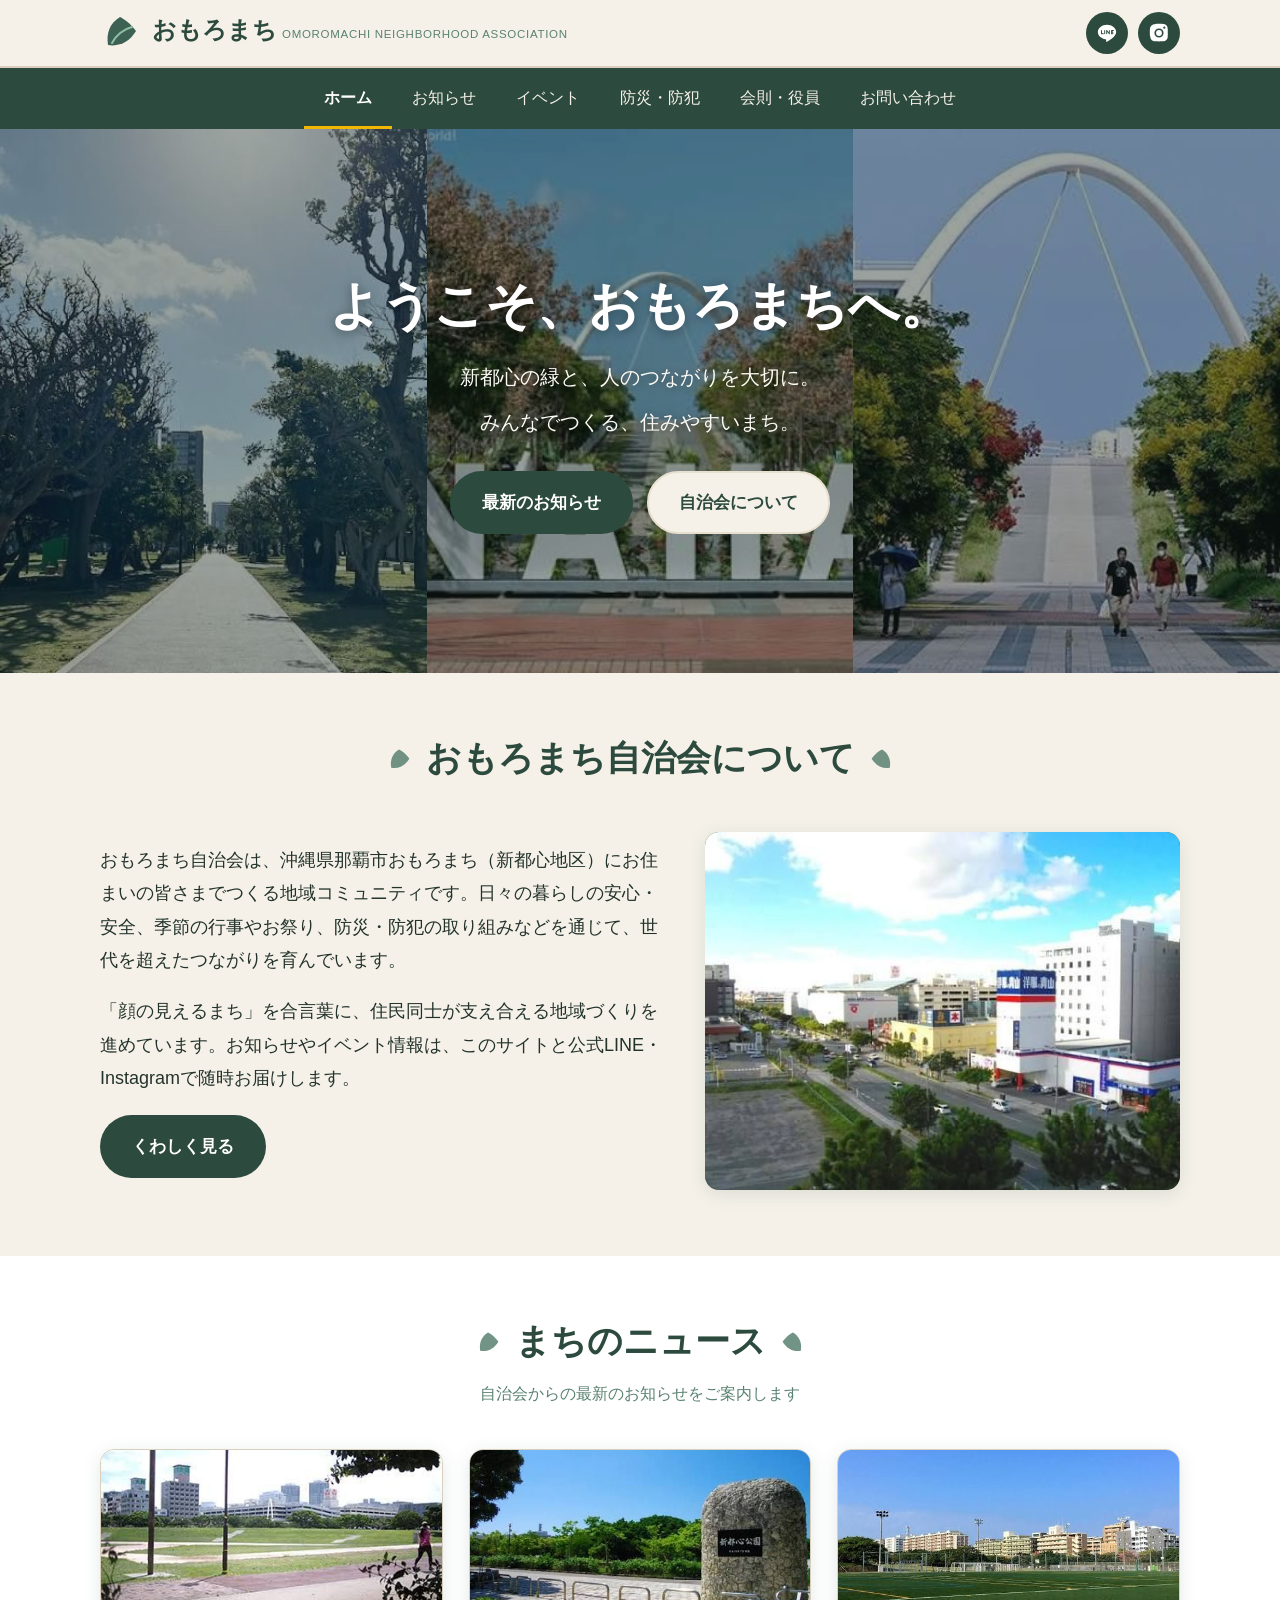
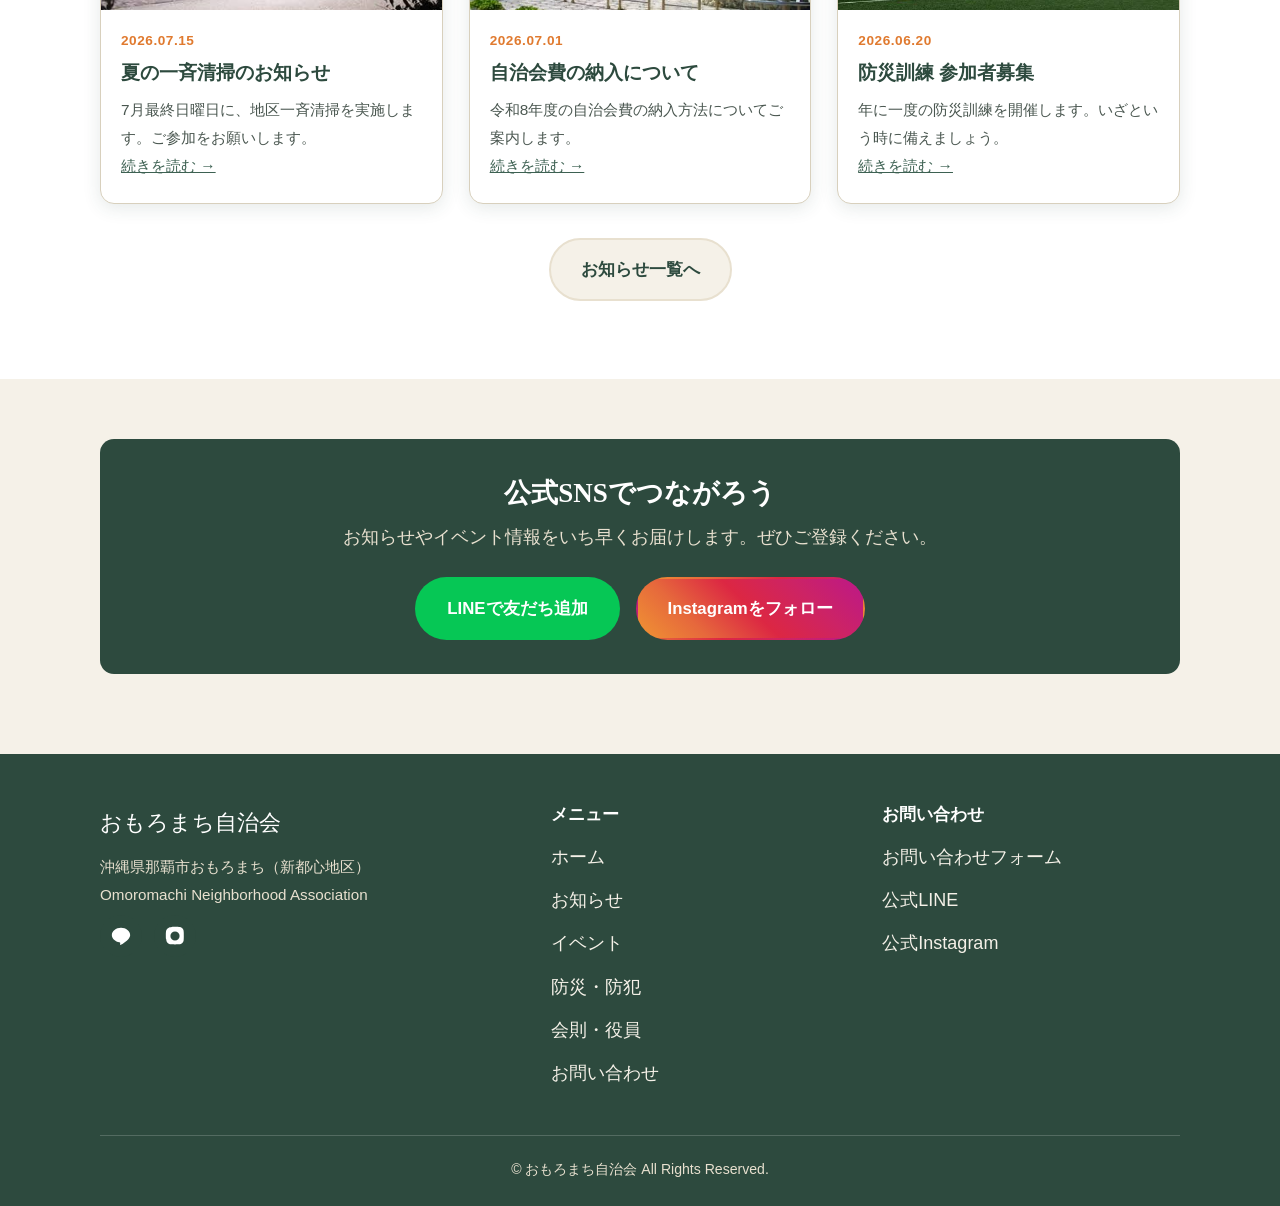
==== index.html @ 19787b6f "おもろまち自治会公式サイト 初回実装 トップ・会則役員・お問い合わせ・防災防犯・お知らせ・イベントの6ページ、 公式LINE/Instagram誘導、実写真反映済み。" ====
<!DOCTYPE html>
<html lang="ja">
<head>
<meta charset="UTF-8">
<meta name="viewport" content="width=device-width, initial-scale=1.0">
<title>おもろまち自治会｜沖縄県那覇市新都心</title>
<meta name="description" content="沖縄県那覇市おもろまち（新都心）の自治会公式サイト。まちのお知らせ・イベント・防災情報をお届けします。">
<link rel="stylesheet" href="css/style.css">
</head>
<body>

<!-- ===== 共通ヘッダー（全ページ共通・コピー&ペースト） ===== -->
<header class="site-header">
  <div class="header-inner">
    <a class="brand" href="index.html">
      <svg class="logo-leaf" width="40" height="40" viewBox="0 0 40 40" aria-hidden="true">
        <path d="M20 4C10 10 6 20 8 32c12 2 22-4 28-14C30 10 24 6 20 4z" fill="#3d6152"/>
        <path d="M12 30C16 22 24 16 32 14" stroke="#8fbfa5" stroke-width="2" fill="none" stroke-linecap="round"/>
      </svg>
      <span class="brand-text">
        <span class="brand-title">おもろまち</span>
        <span class="brand-sub">Omoromachi Neighborhood Association</span>
      </span>
    </a>
    <div class="header-sns">
      <!-- 公式LINE（実URL） -->
      <a class="sns-btn" href="https://page.line.me/620akybx?openQrModal=true" target="_blank" rel="noopener" aria-label="公式LINE">
        <svg viewBox="0 0 24 24" aria-hidden="true"><path d="M12 3C6.5 3 2 6.6 2 11c0 3.9 3.5 7.2 8.3 7.9.3.1.7.2.8.5.1.3.1.7 0 .9l-.1.8c0 .3-.2 1 .9.5s5.7-3.4 7.8-5.8C21 14.5 22 12.8 22 11c0-4.4-4.5-8-10-8zM8 13.4H6c-.3 0-.5-.2-.5-.5V9.2c0-.3.2-.5.5-.5s.5.2.5.5v3.2H8c.3 0 .5.2.5.5s-.2.5-.5.5zm2-.5c0 .3-.2.5-.5.5s-.5-.2-.5-.5V9.2c0-.3.2-.5.5-.5s.5.2.5.5v3.7zm5 0c0 .2-.1.4-.3.5h-.2c-.2 0-.3-.1-.4-.2l-1.9-2.5v2.2c0 .3-.2.5-.5.5s-.5-.2-.5-.5V9.2c0-.2.1-.4.3-.5.2-.1.5 0 .6.2l1.9 2.6V9.2c0-.3.2-.5.5-.5s.5.2.5.5v3.7zm3.5-2.3c.3 0 .5.2.5.5s-.2.5-.5.5h-1v.8h1c.3 0 .5.2.5.5s-.2.5-.5.5h-1.5c-.3 0-.5-.2-.5-.5V9.2c0-.3.2-.5.5-.5H19c.3 0 .5.2.5.5s-.2.5-.5.5h-1v.8h1z" fill="#fff"/></svg>
      </a>
      <a class="sns-btn" href="https://www.instagram.com/omoromachijichikai/" target="_blank" rel="noopener" aria-label="公式Instagram">
        <svg viewBox="0 0 24 24" aria-hidden="true"><path d="M12 2c2.7 0 3 0 4.1.1 1 0 1.7.2 2.3.4.6.3 1.1.6 1.6 1.1.5.5.8 1 1.1 1.6.2.6.4 1.3.4 2.3.1 1.1.1 1.4.1 4.1s0 3-.1 4.1c0 1-.2 1.7-.4 2.3-.3.6-.6 1.1-1.1 1.6-.5.5-1 .8-1.6 1.1-.6.2-1.3.4-2.3.4-1.1.1-1.4.1-4.1.1s-3 0-4.1-.1c-1 0-1.7-.2-2.3-.4-.6-.3-1.1-.6-1.6-1.1-.5-.5-.8-1-1.1-1.6-.2-.6-.4-1.3-.4-2.3C2 15 2 14.7 2 12s0-3 .1-4.1c0-1 .2-1.7.4-2.3.3-.6.6-1.1 1.1-1.6.5-.5 1-.8 1.6-1.1.6-.2 1.3-.4 2.3-.4C9 2 9.3 2 12 2zm0 5a5 5 0 100 10 5 5 0 000-10zm0 8.2a3.2 3.2 0 110-6.4 3.2 3.2 0 010 6.4zM17.8 5a1.2 1.2 0 100 2.4 1.2 1.2 0 000-2.4z" fill="#fff"/></svg>
      </a>
    </div>
    <button class="nav-toggle" aria-label="メニューを開く" aria-expanded="false" aria-controls="mainnav">
      <span></span><span></span><span></span>
    </button>
  </div>
</header>

<!-- ===== 共通ナビ ===== -->
<nav class="site-nav" id="mainnav">
  <ul class="nav-list">
    <li><a href="index.html" class="current">ホーム</a></li>
    <li><a href="news.html">お知らせ</a></li>
    <li><a href="event.html">イベント</a></li>
    <li><a href="bousai.html">防災・防犯</a></li>
    <li><a href="about.html">会則・役員</a></li>
    <li><a href="contact.html">お問い合わせ</a></li>
  </ul>
</nav>

<!-- ===== ヒーロー ===== -->
<section class="hero">
  <div class="hero-photos">
    <div class="ph ph-1"><img src="images/gallery-namiki.jpg" alt="新都心公園の並木道" loading="lazy"></div>
    <div class="ph ph-2"><img src="images/gallery-naha-arch1.jpg" alt="NAHAのモニュメントと白いアーチ" loading="lazy"></div>
    <div class="ph ph-3"><img src="images/gallery-bridge1.jpg" alt="新都心公園の白いアーチ橋" loading="lazy"></div>
  </div>
  <div class="hero-overlay">
    <h1 class="mincho">ようこそ、おもろまちへ。</h1>
    <p>新都心の緑と、人のつながりを大切に。</p>
    <p>みんなでつくる、住みやすいまち。</p>
    <div class="hero-btns">
      <a href="news.html" class="btn btn-primary">最新のお知らせ</a>
      <a href="about.html" class="btn btn-cream">自治会について</a>
    </div>
  </div>
</section>

<!-- ===== 自治会概要 ===== -->
<section class="section">
  <div class="container">
    <div class="section-head">
      <h2>
        <svg class="leaf-deco" width="26" height="26" viewBox="0 0 40 40" aria-hidden="true"><path d="M20 4C10 10 6 20 8 32c12 2 22-4 28-14C30 10 24 6 20 4z" fill="#5a8271"/></svg>
        おもろまち自治会について
        <svg class="leaf-deco" width="26" height="26" viewBox="0 0 40 40" aria-hidden="true" style="transform:scaleX(-1)"><path d="M20 4C10 10 6 20 8 32c12 2 22-4 28-14C30 10 24 6 20 4z" fill="#5a8271"/></svg>
      </h2>
    </div>
    <div class="about-cols">
      <div>
        <p>おもろまち自治会は、沖縄県那覇市おもろまち（新都心地区）にお住まいの皆さまでつくる地域コミュニティです。日々の暮らしの安心・安全、季節の行事やお祭り、防災・防犯の取り組みなどを通じて、世代を超えたつながりを育んでいます。</p>
        <p>「顔の見えるまち」を合言葉に、住民同士が支え合える地域づくりを進めています。お知らせやイベント情報は、このサイトと公式LINE・Instagramで随時お届けします。</p>
        <p style="margin-top:20px"><a href="about.html" class="btn btn-primary">くわしく見る</a></p>
      </div>
      <div class="about-visual">
        <img src="images/gallery-street.jpg" alt="おもろまち新都心の街並み（商業施設が並ぶ通り）" loading="lazy">
      </div>
    </div>
  </div>
</section>

<!-- ===== 最新のお知らせ（抜粋） ===== -->
<section class="section alt">
  <div class="container">
    <div class="section-head">
      <h2>
        <svg class="leaf-deco" width="26" height="26" viewBox="0 0 40 40" aria-hidden="true"><path d="M20 4C10 10 6 20 8 32c12 2 22-4 28-14C30 10 24 6 20 4z" fill="#5a8271"/></svg>
        まちのニュース
        <svg class="leaf-deco" width="26" height="26" viewBox="0 0 40 40" aria-hidden="true" style="transform:scaleX(-1)"><path d="M20 4C10 10 6 20 8 32c12 2 22-4 28-14C30 10 24 6 20 4z" fill="#5a8271"/></svg>
      </h2>
      <p>自治会からの最新のお知らせをご案内します</p>
    </div>
    <div class="card-grid">
      <article class="card">
        <div class="card-thumb"><img src="images/gallery-lawn.jpg" alt="新都心公園の芝生広場と時計のある建物" loading="lazy"></div>
        <div class="card-body">
          <span class="card-date">2026.07.15</span>
          <h3>夏の一斉清掃のお知らせ</h3>
          <p>7月最終日曜日に、地区一斉清掃を実施します。ご参加をお願いします。</p>
          <p class="card-more"><a href="news.html">続きを読む →</a></p>
        </div>
      </article>
      <article class="card">
        <div class="card-thumb"><img src="images/gallery-park-sign.jpg" alt="新都心公園の入口の石碑" loading="lazy"></div>
        <div class="card-body">
          <span class="card-date">2026.07.01</span>
          <h3>自治会費の納入について</h3>
          <p>令和8年度の自治会費の納入方法についてご案内します。</p>
          <p class="card-more"><a href="news.html">続きを読む →</a></p>
        </div>
      </article>
      <article class="card">
        <div class="card-thumb"><img src="images/gallery-soccer.jpg" alt="新都心公園のサッカー場・人工芝グラウンド" loading="lazy"></div>
        <div class="card-body">
          <span class="card-date">2026.06.20</span>
          <h3>防災訓練 参加者募集</h3>
          <p>年に一度の防災訓練を開催します。いざという時に備えましょう。</p>
          <p class="card-more"><a href="news.html">続きを読む →</a></p>
        </div>
      </article>
    </div>
    <p style="text-align:center;margin-top:34px"><a href="news.html" class="btn btn-cream">お知らせ一覧へ</a></p>
  </div>
</section>

<!-- ===== SNS誘導バナー ===== -->
<section class="section">
  <div class="container">
    <div class="sns-banner">
      <h2>公式SNSでつながろう</h2>
      <p>お知らせやイベント情報をいち早くお届けします。ぜひご登録ください。</p>
      <div class="sns-banner-btns">
        <!-- 公式LINE（実URL） -->
        <a class="btn sns-line" href="https://page.line.me/620akybx?openQrModal=true" target="_blank" rel="noopener">LINEで友だち追加</a>
        <a class="btn sns-insta" href="https://www.instagram.com/omoromachijichikai/" target="_blank" rel="noopener">Instagramをフォロー</a>
      </div>
    </div>
  </div>
</section>

<!-- ===== 共通フッター（全ページ共通・コピー&ペースト） ===== -->
<footer class="site-footer">
  <div class="container">
    <div class="footer-grid">
      <div class="footer-brand">
        <span class="brand-title">おもろまち自治会</span>
        <p>沖縄県那覇市おもろまち（新都心地区）<br>Omoromachi Neighborhood Association</p>
        <div class="footer-sns">
          <a class="sns-btn" href="https://page.line.me/620akybx?openQrModal=true" target="_blank" rel="noopener" aria-label="公式LINE">
            <svg viewBox="0 0 24 24" aria-hidden="true"><path d="M12 3C6.5 3 2 6.6 2 11c0 3.9 3.5 7.2 8.3 7.9.3.1.7.2.8.5.1.3.1.7 0 .9l-.1.8c0 .3-.2 1 .9.5s5.7-3.4 7.8-5.8C21 14.5 22 12.8 22 11c0-4.4-4.5-8-10-8z" fill="#fff"/></svg>
          </a>
          <a class="sns-btn" href="https://www.instagram.com/omoromachijichikai/" target="_blank" rel="noopener" aria-label="公式Instagram">
            <svg viewBox="0 0 24 24" aria-hidden="true"><path d="M12 2c2.7 0 3 0 4.1.1 1 0 1.7.2 2.3.4.6.3 1.1.6 1.6 1.1.5.5.8 1 1.1 1.6.2.6.4 1.3.4 2.3.1 1.1.1 1.4.1 4.1s0 3-.1 4.1c0 1-.2 1.7-.4 2.3-.3.6-.6 1.1-1.1 1.6-.5.5-1 .8-1.6 1.1-.6.2-1.3.4-2.3.4-1.1.1-1.4.1-4.1.1s-3 0-4.1-.1c-1 0-1.7-.2-2.3-.4-.6-.3-1.1-.6-1.6-1.1-.5-.5-.8-1-1.1-1.6-.2-.6-.4-1.3-.4-2.3C2 15 2 14.7 2 12s0-3 .1-4.1c0-1 .2-1.7.4-2.3.3-.6.6-1.1 1.1-1.6.5-.5 1-.8 1.6-1.1.6-.2 1.3-.4 2.3-.4C9 2 9.3 2 12 2zm0 5a5 5 0 100 10 5 5 0 000-10z" fill="#fff"/></svg>
          </a>
        </div>
      </div>
      <div class="footer-col">
        <h3>メニュー</h3>
        <ul>
          <li><a href="index.html">ホーム</a></li>
          <li><a href="news.html">お知らせ</a></li>
          <li><a href="event.html">イベント</a></li>
          <li><a href="bousai.html">防災・防犯</a></li>
          <li><a href="about.html">会則・役員</a></li>
          <li><a href="contact.html">お問い合わせ</a></li>
        </ul>
      </div>
      <div class="footer-col">
        <h3>お問い合わせ</h3>
        <ul>
          <li><a href="contact.html">お問い合わせフォーム</a></li>
          <li><a href="https://page.line.me/620akybx?openQrModal=true" target="_blank" rel="noopener">公式LINE</a></li>
          <li><a href="https://www.instagram.com/omoromachijichikai/" target="_blank" rel="noopener">公式Instagram</a></li>
        </ul>
      </div>
    </div>
    <div class="footer-bottom">
      &copy; おもろまち自治会 All Rights Reserved.
    </div>
  </div>
</footer>

<script src="js/main.js"></script>
</body>
</html>
---- css/style.css ----
/* =========================================================
   おもろまち自治会 公式サイト 共通スタイル
   配色: 深緑 #2d4a3e / アイボリー #f5f1e8 / アクセント黄・橙
   ========================================================= */

:root {
  --green-deep: #2d4a3e;
  --green-mid: #3d6152;
  --green-light: #5a8271;
  --cream: #f5f1e8;
  --cream-dark: #e8e0cf;
  --accent-yellow: #f2b705;
  --accent-orange: #e07a2f;
  --text-main: #23332c;
  --text-inverse: #ffffff;
  --border-soft: #d8d0bd;
  --shadow: 0 4px 18px rgba(45, 74, 62, 0.12);

  /* 高齢者にも読みやすいよう、やや大きめの基準文字サイズ */
  --fs-base: 18px;
  --maxw: 1120px;
  --radius: 14px;
}

* { box-sizing: border-box; }

html { scroll-behavior: smooth; }

body {
  margin: 0;
  font-family: "Hiragino Kaku Gothic ProN", "Yu Gothic", "Meiryo", "Segoe UI", sans-serif;
  font-size: var(--fs-base);
  line-height: 1.85;
  color: var(--text-main);
  background: var(--cream);
  -webkit-text-size-adjust: 100%;
}

/* 見出しは明朝系 */
h1, h2, h3, .mincho {
  font-family: "Hiragino Mincho ProN", "Yu Mincho", "YuMincho", "Noto Serif JP", serif;
  font-weight: 600;
  color: var(--green-deep);
  line-height: 1.5;
}

a { color: var(--green-mid); }

img { max-width: 100%; display: block; }

.container {
  width: 100%;
  max-width: var(--maxw);
  margin: 0 auto;
  padding: 0 20px;
}

.visually-hidden {
  position: absolute; width: 1px; height: 1px;
  padding: 0; margin: -1px; overflow: hidden;
  clip: rect(0 0 0 0); white-space: nowrap; border: 0;
}

/* ========== ヘッダー ========== */
.site-header {
  background: var(--cream);
  border-bottom: 2px solid var(--border-soft);
  position: sticky;
  top: 0;
  z-index: 50;
}
.header-inner {
  display: flex;
  align-items: center;
  justify-content: space-between;
  gap: 16px;
  padding: 12px 20px;
  max-width: var(--maxw);
  margin: 0 auto;
}
.brand {
  display: flex;
  align-items: center;
  gap: 12px;
  text-decoration: none;
}
.brand .logo-leaf { flex: none; }
.brand-text .brand-title {
  font-family: "Hiragino Mincho ProN", "Yu Mincho", serif;
  font-size: 1.5rem;
  font-weight: 700;
  color: var(--green-deep);
  line-height: 1.2;
}
.brand-text .brand-sub {
  font-size: 0.72rem;
  letter-spacing: 0.06em;
  color: var(--green-light);
  text-transform: uppercase;
}

.header-sns {
  display: flex;
  align-items: center;
  gap: 10px;
}
.sns-btn {
  width: 42px; height: 42px;
  border-radius: 50%;
  display: inline-flex;
  align-items: center;
  justify-content: center;
  background: var(--green-deep);
  color: #fff;
  text-decoration: none;
  transition: transform .15s ease, background .15s ease;
}
.sns-btn:hover { transform: translateY(-2px); background: var(--green-mid); }
.sns-btn svg { width: 22px; height: 22px; fill: #fff; }

/* ハンバーガー */
.nav-toggle {
  display: none;
  background: none;
  border: 2px solid var(--green-deep);
  border-radius: 8px;
  width: 46px; height: 42px;
  cursor: pointer;
  padding: 0;
}
.nav-toggle span {
  display: block;
  width: 22px; height: 2px;
  margin: 4px auto;
  background: var(--green-deep);
  transition: .25s;
}

/* ========== ナビ ========== */
.site-nav {
  background: var(--green-deep);
}
.nav-list {
  list-style: none;
  margin: 0; padding: 0;
  display: flex;
  flex-wrap: wrap;
  justify-content: center;
  max-width: var(--maxw);
  margin: 0 auto;
}
.nav-list a {
  display: block;
  padding: 14px 20px;
  color: var(--cream);
  text-decoration: none;
  font-size: 1.02rem;
  border-bottom: 3px solid transparent;
  transition: background .15s, border-color .15s;
}
.nav-list a:hover { background: var(--green-mid); }
.nav-list a.current {
  border-bottom-color: var(--accent-yellow);
  color: #fff;
  font-weight: 700;
}

/* ========== ヒーロー ========== */
.hero {
  position: relative;
  padding: 0;
}
.hero-photos {
  display: grid;
  grid-template-columns: 1fr 1fr 1fr;
  min-height: 340px;
}
.hero-photos .ph { min-height: 340px; overflow: hidden; background: linear-gradient(135deg, #6a8f7c, #3d6152); }
.hero-photos .ph img {
  width: 100%;
  height: 100%;
  object-fit: cover;
  display: block;
}

.hero-overlay {
  position: absolute;
  inset: 0;
  display: flex;
  flex-direction: column;
  align-items: center;
  justify-content: center;
  text-align: center;
  padding: 24px;
  background: rgba(20, 35, 28, 0.42);
}
.hero-overlay h1 {
  color: #fff;
  font-size: clamp(1.9rem, 5vw, 3.2rem);
  margin: 0 0 14px;
  text-shadow: 0 2px 12px rgba(0,0,0,.4);
}
.hero-overlay p {
  color: #fdfbf5;
  font-size: clamp(1rem, 2.4vw, 1.25rem);
  margin: 0 0 8px;
  text-shadow: 0 1px 8px rgba(0,0,0,.4);
}
.hero-btns {
  margin-top: 22px;
  display: flex;
  gap: 14px;
  flex-wrap: wrap;
  justify-content: center;
}

/* ========== ボタン ========== */
.btn {
  display: inline-block;
  padding: 14px 30px;
  border-radius: 999px;
  font-size: 1.05rem;
  font-weight: 700;
  text-decoration: none;
  cursor: pointer;
  border: 2px solid transparent;
  transition: transform .15s ease, box-shadow .15s ease;
}
.btn:hover { transform: translateY(-2px); box-shadow: var(--shadow); }
.btn-primary { background: var(--green-deep); color: #fff; }
.btn-cream { background: var(--cream); color: var(--green-deep); border-color: var(--cream-dark); }
.btn-accent { background: var(--accent-orange); color: #fff; }

/* ========== セクション ========== */
.section { padding: 60px 0; }
.section.alt { background: #fff; }

.section-head {
  text-align: center;
  margin-bottom: 40px;
}
.section-head h2 {
  font-size: clamp(1.6rem, 3.5vw, 2.2rem);
  margin: 0;
  display: inline-flex;
  align-items: center;
  gap: 14px;
}
.section-head .leaf-deco { flex: none; opacity: .85; }
.section-head p {
  margin: 10px 0 0;
  color: var(--green-light);
  font-size: 1rem;
}

/* ========== カードグリッド ========== */
.card-grid {
  display: grid;
  grid-template-columns: repeat(3, 1fr);
  gap: 26px;
}
.card {
  background: #fff;
  border: 1px solid var(--border-soft);
  border-radius: var(--radius);
  overflow: hidden;
  box-shadow: var(--shadow);
  display: flex;
  flex-direction: column;
  transition: transform .15s ease;
}
.card:hover { transform: translateY(-4px); }
.card-thumb {
  height: 160px;
  background: linear-gradient(135deg, var(--green-light), var(--green-deep));
  display: flex; align-items: center; justify-content: center;
  overflow: hidden;
}
.card-thumb.thumb-event { background: linear-gradient(135deg, var(--accent-yellow), var(--accent-orange)); }
.card-thumb svg { width: 54px; height: 54px; opacity: .9; }
.card-thumb img {
  width: 100%;
  height: 100%;
  object-fit: cover;
  display: block;
}
.card-body { padding: 18px 20px 22px; flex: 1; display: flex; flex-direction: column; }
.card-date {
  font-size: 0.85rem;
  color: var(--accent-orange);
  font-weight: 700;
  letter-spacing: .04em;
}
.card-body h3 { margin: 6px 0 8px; font-size: 1.2rem; }
.card-body p { margin: 0; font-size: 0.96rem; color: #4a5750; }
.card-more { margin-top: auto; }

/* ========== SNS 誘導バナー ========== */
.sns-banner {
  background: var(--green-deep);
  color: #fff;
  border-radius: var(--radius);
  padding: 34px 28px;
  text-align: center;
}
.sns-banner h2 { color: #fff; margin: 0 0 8px; }
.sns-banner p { margin: 0 0 22px; color: var(--cream-dark); }
.sns-banner-btns { display: flex; gap: 16px; justify-content: center; flex-wrap: wrap; }
.sns-line { background: #06c755; color: #fff; }
.sns-insta { background: linear-gradient(45deg,#f09433,#e6683c,#dc2743,#cc2366,#bc1888); color:#fff; }

/* ========== 汎用リスト（お知らせ/防災） ========== */
.info-list { list-style: none; margin: 0; padding: 0; }
.info-list li {
  background: #fff;
  border: 1px solid var(--border-soft);
  border-left: 6px solid var(--green-light);
  border-radius: 10px;
  padding: 18px 22px;
  margin-bottom: 16px;
}
.info-list .info-date { color: var(--accent-orange); font-weight: 700; font-size: .9rem; }
.info-list h3 { margin: 4px 0 6px; font-size: 1.15rem; }
.info-list p { margin: 0; color: #4a5750; }

/* データテーブル / 定義リスト */
.def-table {
  width: 100%;
  border-collapse: collapse;
  background: #fff;
  border-radius: var(--radius);
  overflow: hidden;
  box-shadow: var(--shadow);
}
.def-table th, .def-table td {
  text-align: left;
  padding: 16px 20px;
  border-bottom: 1px solid var(--border-soft);
  vertical-align: top;
}
.def-table th {
  background: var(--cream-dark);
  color: var(--green-deep);
  width: 32%;
  font-family: "Hiragino Mincho ProN","Yu Mincho",serif;
}
.def-table tr:last-child th, .def-table tr:last-child td { border-bottom: none; }

/* ========== 会則（条文アコーディオン） ========== */
.bylaws-block { max-width: 820px; margin: 0 auto 40px; }
.bylaws-block:last-child { margin-bottom: 0; }
.bylaws-title {
  font-family: "Hiragino Mincho ProN","Yu Mincho",serif;
  color: var(--green-deep);
  font-size: 1.3rem;
  margin: 0 0 18px;
  text-align: center;
}
.bylaws-article {
  background: #fff;
  border: 1px solid var(--border-soft);
  border-radius: 10px;
  margin-bottom: 10px;
  box-shadow: var(--shadow);
  overflow: hidden;
}
.bylaws-article summary {
  cursor: pointer;
  list-style: none;
  padding: 14px 20px;
  font-weight: 700;
  color: var(--green-deep);
  background: var(--cream-dark);
  display: flex;
  align-items: center;
  gap: 8px;
}
.bylaws-article summary::-webkit-details-marker { display: none; }
.bylaws-article summary::before {
  content: "+";
  font-weight: 700;
  color: var(--accent-orange);
  flex: none;
}
.bylaws-article[open] summary::before { content: "－"; }
.bylaws-article-body {
  padding: 16px 20px 20px;
  color: var(--text-main);
  line-height: 1.9;
  white-space: pre-line;
}
.bylaws-supplement {
  background: #fff;
  border: 1px solid var(--border-soft);
  border-radius: 10px;
  box-shadow: var(--shadow);
  padding: 20px 22px;
  line-height: 1.9;
  white-space: pre-line;
  color: var(--text-main);
}
.bylaws-supplement h4 {
  margin: 0 0 10px;
  color: var(--green-deep);
  font-family: "Hiragino Mincho ProN","Yu Mincho",serif;
}
.bylaws-revisions {
  margin-top: 14px;
  padding-top: 14px;
  border-top: 1px dashed var(--border-soft);
  font-size: .92rem;
  color: #5a685f;
}

/* プレースホルダー注記 */
.placeholder-note {
  background: #fff6e0;
  border: 1px dashed var(--accent-orange);
  border-radius: 10px;
  padding: 16px 20px;
  color: #7a5a20;
  margin: 20px 0;
}

/* ========== フォーム ========== */
.form-card {
  background: #fff;
  border: 1px solid var(--border-soft);
  border-radius: var(--radius);
  box-shadow: var(--shadow);
  padding: 30px;
  max-width: 680px;
  margin: 0 auto;
}
.form-field { margin-bottom: 22px; }
.form-field label {
  display: block;
  font-weight: 700;
  margin-bottom: 8px;
  color: var(--green-deep);
}
.form-field .req { color: var(--accent-orange); font-size: .85rem; margin-left: 6px; }
.form-field input,
.form-field textarea {
  width: 100%;
  padding: 14px 16px;
  font-size: 1.02rem;
  font-family: inherit;
  border: 2px solid var(--border-soft);
  border-radius: 10px;
  background: #fdfcf8;
  color: var(--text-main);
}
.form-field input:focus,
.form-field textarea:focus {
  outline: none;
  border-color: var(--green-light);
  box-shadow: 0 0 0 3px rgba(90,130,113,.25);
}
.form-field textarea { min-height: 150px; resize: vertical; }

/* ページ見出しバンド */
.page-hero {
  background: var(--green-deep);
  color: #fff;
  text-align: center;
  padding: 46px 20px;
}
.page-hero h1 { color: #fff; margin: 0 0 8px; font-size: clamp(1.7rem, 4vw, 2.6rem); }
.page-hero p { margin: 0; color: var(--cream-dark); }

/* パンくず的リード */
.lead { font-size: 1.08rem; color: #3a4740; max-width: 760px; margin: 0 auto 30px; text-align: center; }

/* 概要2カラム */
.about-cols {
  display: grid;
  grid-template-columns: 1.2fr 1fr;
  gap: 34px;
  align-items: center;
}
.about-visual {
  min-height: 260px;
  border-radius: var(--radius);
  background: linear-gradient(135deg, #6a8f7c, #2d4a3e);
  box-shadow: var(--shadow);
  overflow: hidden;
}
.about-visual img {
  width: 100%;
  height: 100%;
  min-height: 260px;
  object-fit: cover;
  display: block;
  border-radius: var(--radius);
}

/* ========== フッター ========== */
.site-footer {
  background: var(--green-deep);
  color: var(--cream);
  padding: 48px 0 24px;
  margin-top: 20px;
}
.footer-grid {
  display: grid;
  grid-template-columns: 1.4fr 1fr 1fr;
  gap: 34px;
}
.footer-brand .brand-title { color: #fff; font-family: "Hiragino Mincho ProN","Yu Mincho",serif; font-size: 1.4rem; }
.footer-brand p { color: var(--cream-dark); font-size: .95rem; margin: 10px 0 0; }
.footer-col h3 { color: #fff; font-size: 1.05rem; margin: 0 0 14px; }
.footer-col ul { list-style: none; margin: 0; padding: 0; }
.footer-col ul li { margin-bottom: 10px; }
.footer-col ul a { color: var(--cream); text-decoration: none; }
.footer-col ul a:hover { color: var(--accent-yellow); text-decoration: underline; }
.footer-sns { display: flex; gap: 12px; margin-top: 6px; }
.footer-bottom {
  text-align: center;
  border-top: 1px solid rgba(255,255,255,.18);
  margin-top: 34px;
  padding-top: 20px;
  color: var(--cream-dark);
  font-size: .88rem;
}

/* ========== レスポンシブ ========== */
@media (max-width: 860px) {
  .card-grid { grid-template-columns: repeat(2, 1fr); }
  .footer-grid { grid-template-columns: 1fr 1fr; }
  .about-cols { grid-template-columns: 1fr; }
  .hero-photos { grid-template-columns: 1fr; min-height: 300px; }
  .hero-photos .ph-2, .hero-photos .ph-3 { display: none; }

  .nav-toggle { display: block; }
  .site-nav .nav-list {
    display: none;
    flex-direction: column;
  }
  .site-nav.open .nav-list { display: flex; }
  .nav-list a { text-align: center; border-bottom: 1px solid rgba(255,255,255,.12); }
  .nav-list a.current { border-bottom-color: var(--accent-yellow); }
}

@media (max-width: 560px) {
  :root { --fs-base: 17px; }
  .card-grid { grid-template-columns: 1fr; }
  .footer-grid { grid-template-columns: 1fr; }
  .brand-text .brand-title { font-size: 1.2rem; }
  .brand-text .brand-sub { font-size: 0.62rem; }
  .section { padding: 44px 0; }
  .header-inner { padding: 10px 16px; }
}
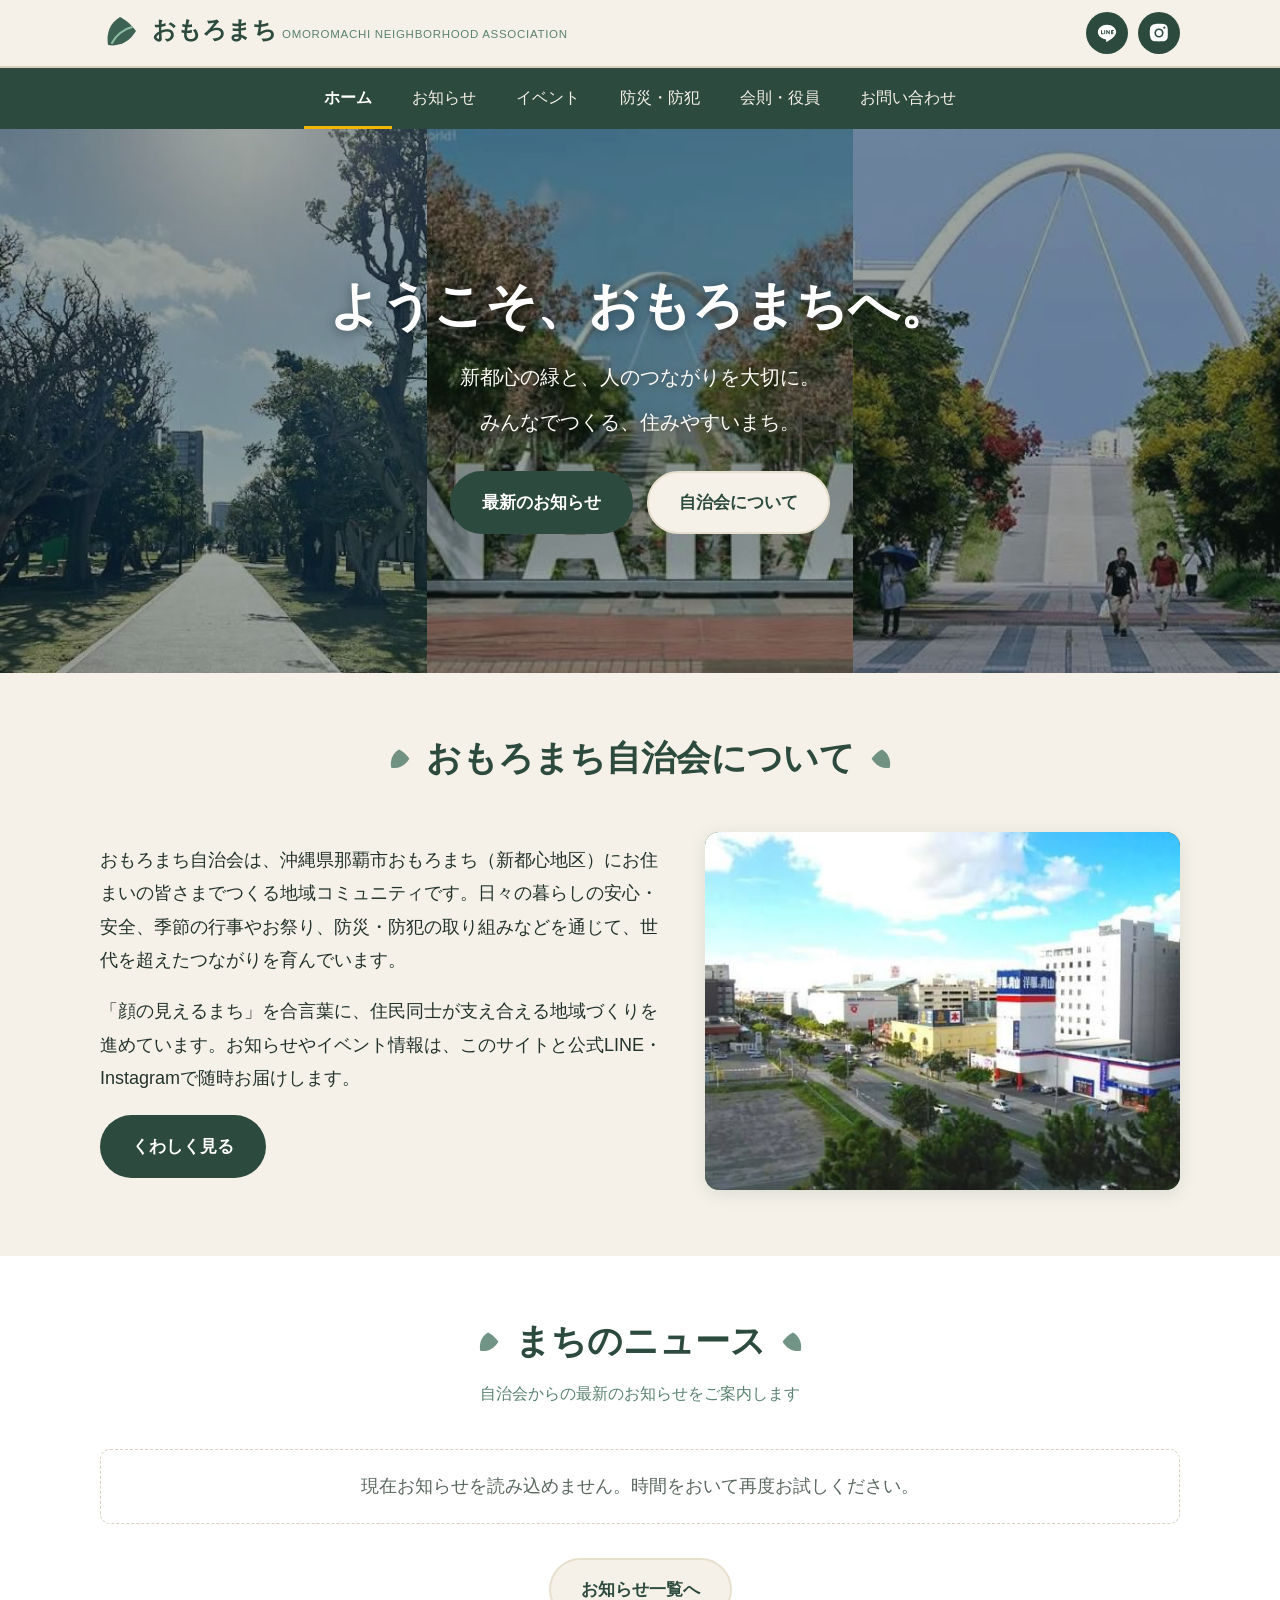
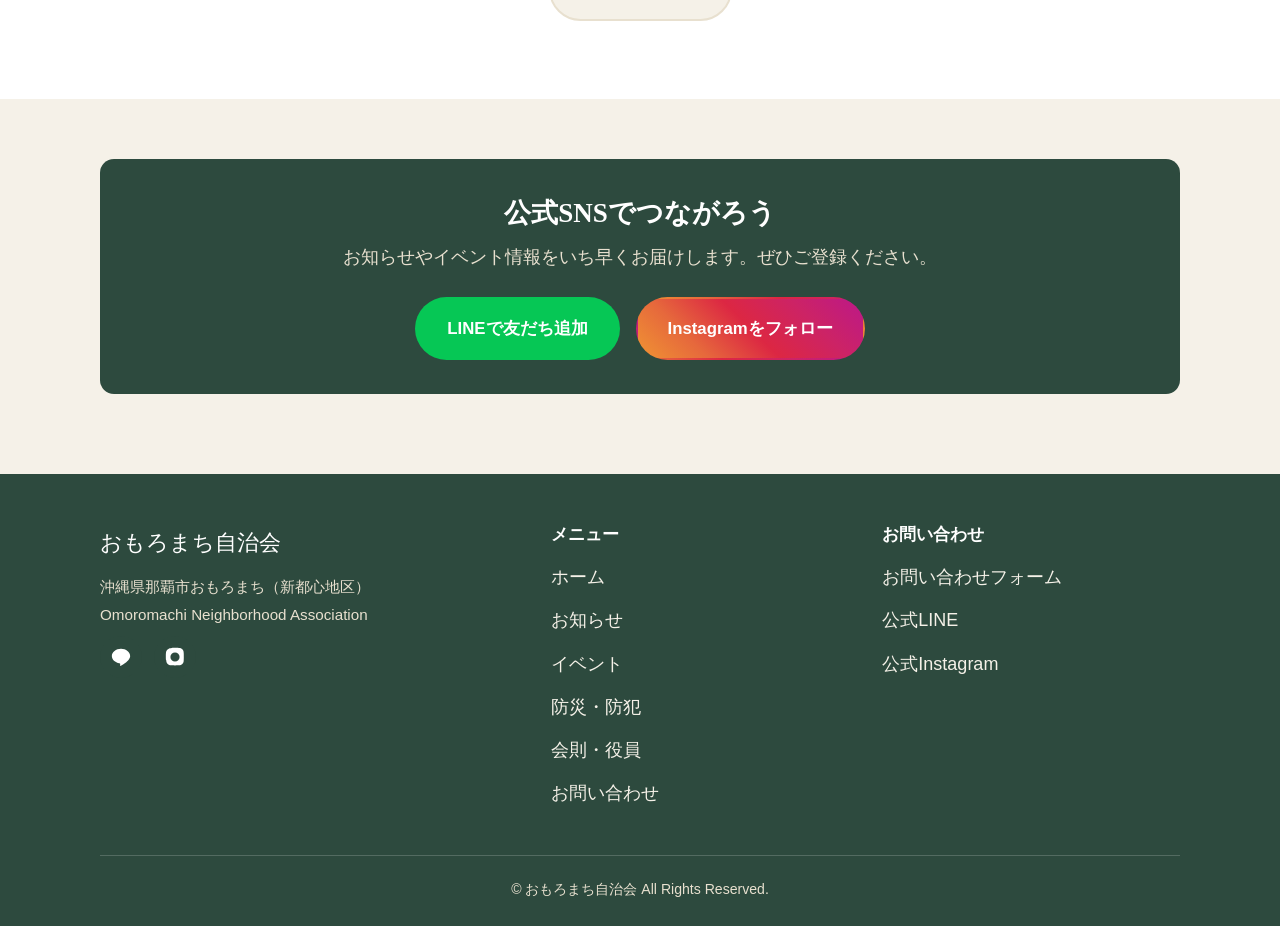
==== commit d4d1eab7: "お知らせ・イベント情報をmicroCMS連携に変更 静的な直書きダミーデータから、microCMSの管理画面フォームで 更新できる動的取得方式に切り替え。" ====
--- a/index.html
+++ b/index.html
@@ -101,35 +101,7 @@
       </h2>
       <p>自治会からの最新のお知らせをご案内します</p>
     </div>
-    <div class="card-grid">
-      <article class="card">
-        <div class="card-thumb"><img src="images/gallery-lawn.jpg" alt="新都心公園の芝生広場と時計のある建物" loading="lazy"></div>
-        <div class="card-body">
-          <span class="card-date">2026.07.15</span>
-          <h3>夏の一斉清掃のお知らせ</h3>
-          <p>7月最終日曜日に、地区一斉清掃を実施します。ご参加をお願いします。</p>
-          <p class="card-more"><a href="news.html">続きを読む →</a></p>
-        </div>
-      </article>
-      <article class="card">
-        <div class="card-thumb"><img src="images/gallery-park-sign.jpg" alt="新都心公園の入口の石碑" loading="lazy"></div>
-        <div class="card-body">
-          <span class="card-date">2026.07.01</span>
-          <h3>自治会費の納入について</h3>
-          <p>令和8年度の自治会費の納入方法についてご案内します。</p>
-          <p class="card-more"><a href="news.html">続きを読む →</a></p>
-        </div>
-      </article>
-      <article class="card">
-        <div class="card-thumb"><img src="images/gallery-soccer.jpg" alt="新都心公園のサッカー場・人工芝グラウンド" loading="lazy"></div>
-        <div class="card-body">
-          <span class="card-date">2026.06.20</span>
-          <h3>防災訓練 参加者募集</h3>
-          <p>年に一度の防災訓練を開催します。いざという時に備えましょう。</p>
-          <p class="card-more"><a href="news.html">続きを読む →</a></p>
-        </div>
-      </article>
-    </div>
+    <div class="card-grid" id="top-oshirase-list">読み込み中...</div>
     <p style="text-align:center;margin-top:34px"><a href="news.html" class="btn btn-cream">お知らせ一覧へ</a></p>
   </div>
 </section>
--- a/css/style.css
+++ b/css/style.css
@@ -322,6 +322,21 @@
 .info-list .info-date { color: var(--accent-orange); font-weight: 700; font-size: .9rem; }
 .info-list h3 { margin: 4px 0 6px; font-size: 1.15rem; }
 .info-list p { margin: 0; color: #4a5750; }
+.info-list .info-body { color: #4a5750; }
+.info-list .info-body p { margin: 0 0 8px; }
+.info-list .info-body p:last-child { margin-bottom: 0; }
+
+/* microCMS 読み込み中・データなし・エラー表示（お知らせ/イベント） */
+.card-grid.is-message,
+.info-list.is-message {
+  display: block;
+  color: #5a685f;
+  background: #fff;
+  border: 1px dashed var(--border-soft);
+  border-radius: 10px;
+  padding: 20px 22px;
+  text-align: center;
+}
 
 /* データテーブル / 定義リスト */
 .def-table {
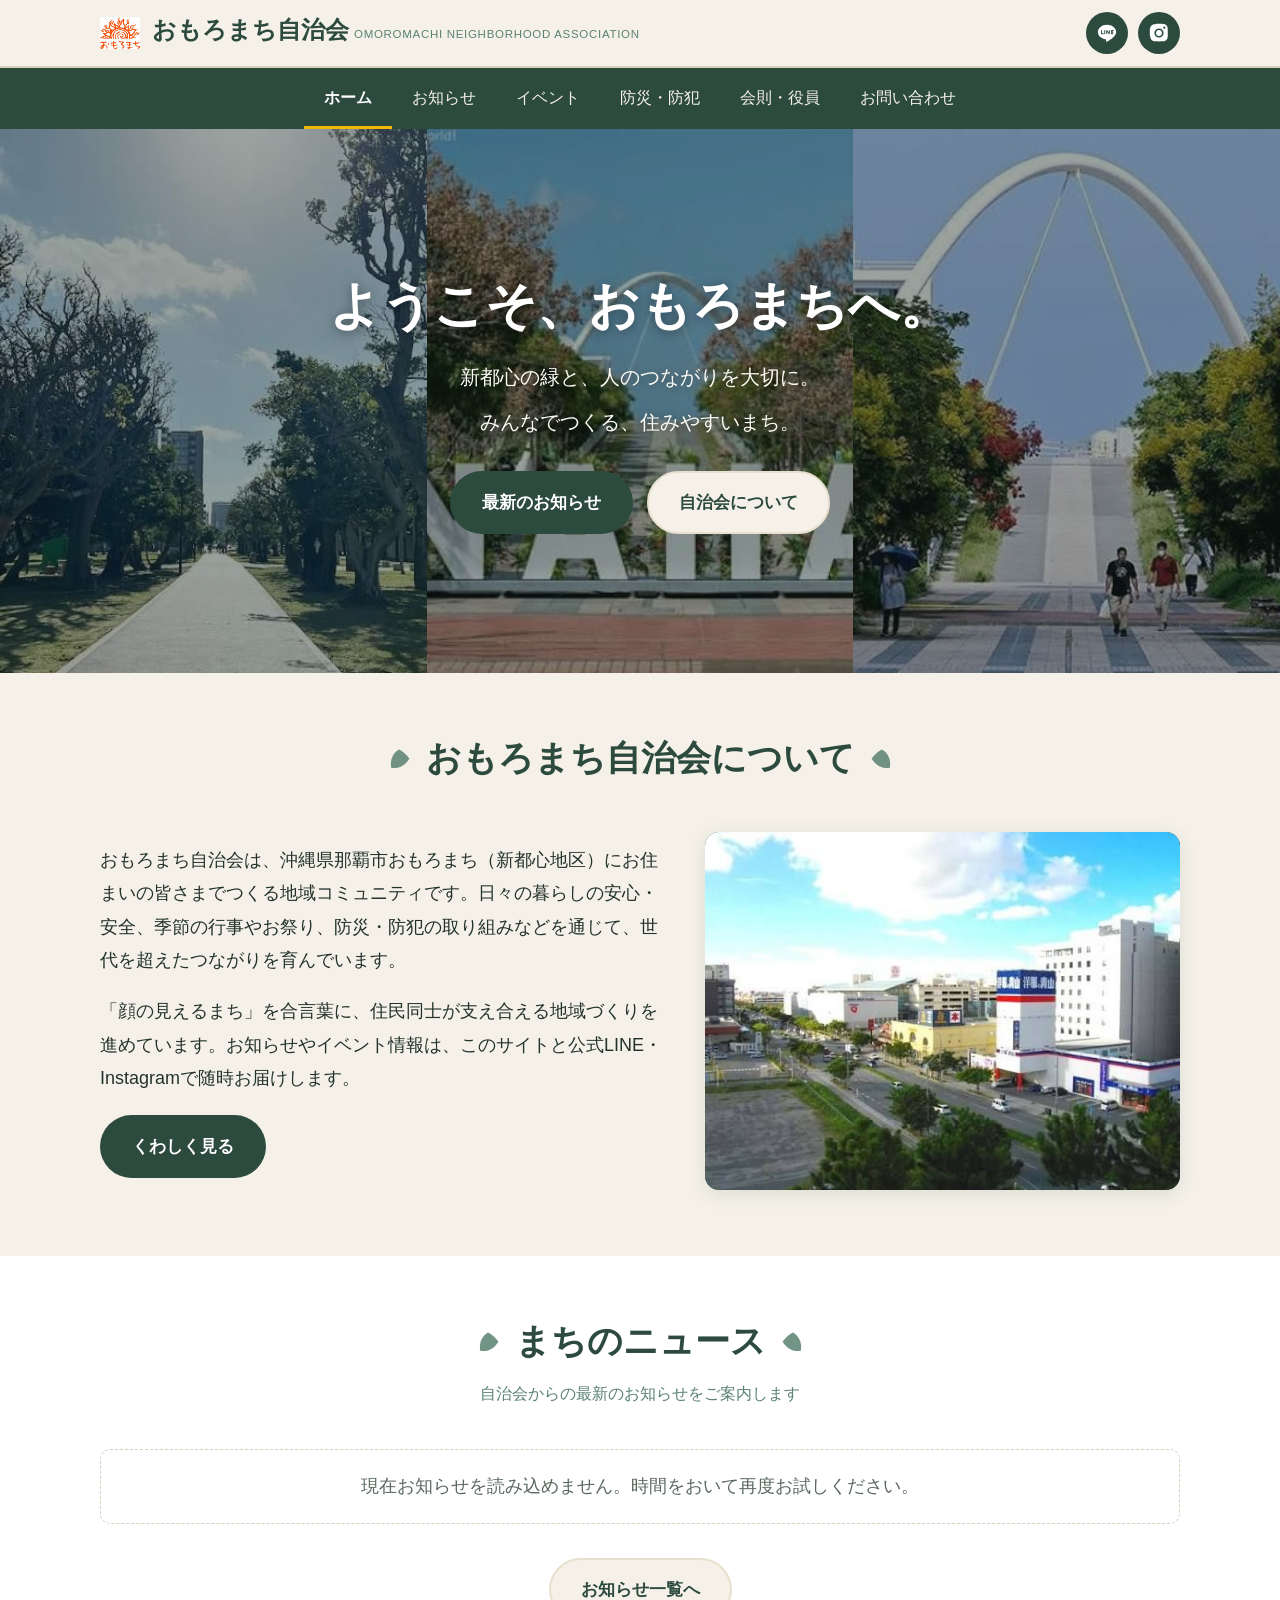
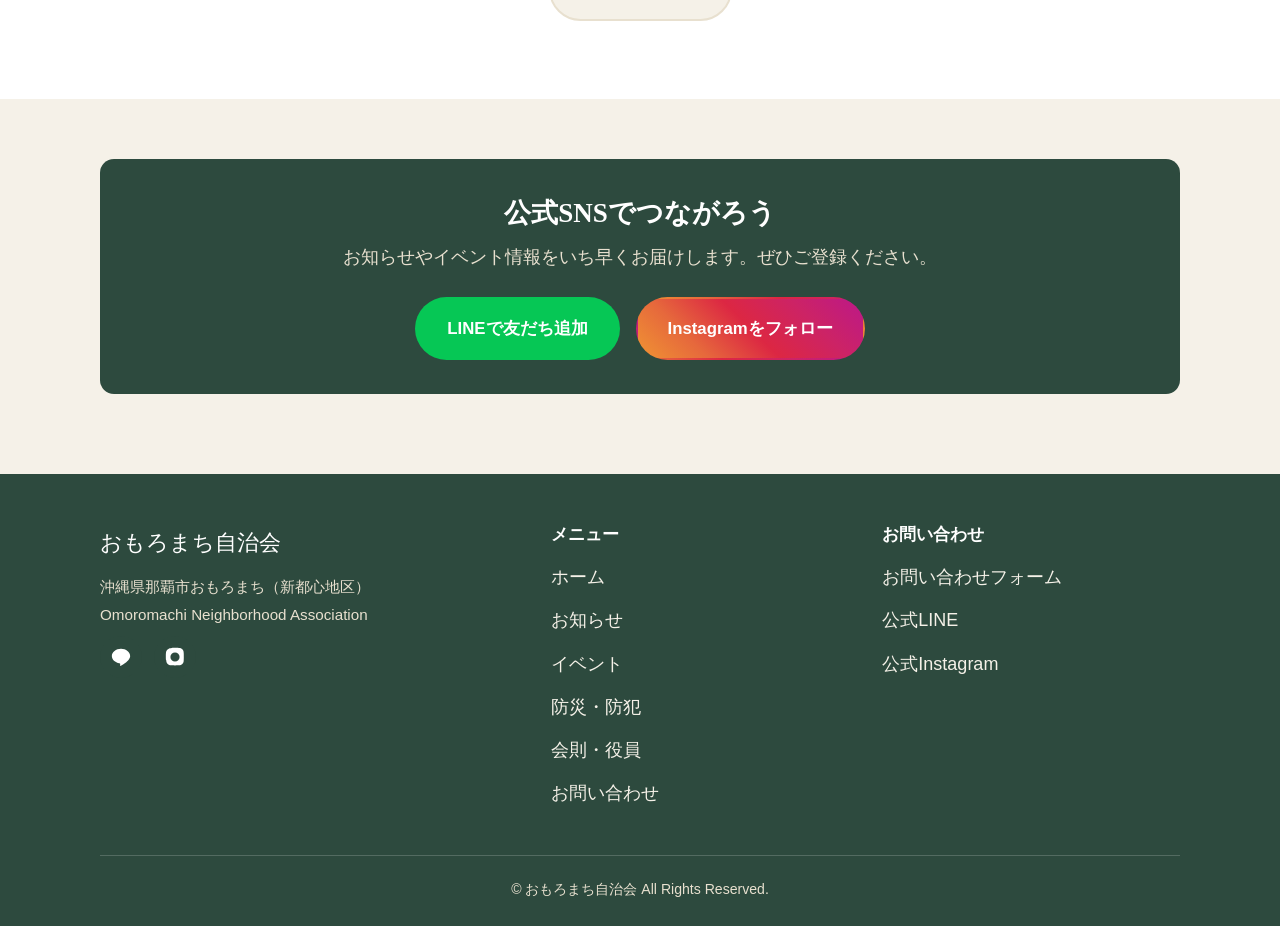
==== commit f1ea1d69: "ヘッダーロゴを正式ロゴ画像に差し替え、ブランド名を「おもろまち自治会」に統一 favicon もロゴ画像に設定。" ====
--- a/index.html
+++ b/index.html
@@ -4,6 +4,7 @@
 <meta charset="UTF-8">
 <meta name="viewport" content="width=device-width, initial-scale=1.0">
 <title>おもろまち自治会｜沖縄県那覇市新都心</title>
+  <link rel="icon" type="image/jpeg" href="images/logo.jpg">
 <meta name="description" content="沖縄県那覇市おもろまち（新都心）の自治会公式サイト。まちのお知らせ・イベント・防災情報をお届けします。">
 <link rel="stylesheet" href="css/style.css">
 </head>
@@ -13,12 +14,9 @@
 <header class="site-header">
   <div class="header-inner">
     <a class="brand" href="index.html">
-      <svg class="logo-leaf" width="40" height="40" viewBox="0 0 40 40" aria-hidden="true">
-        <path d="M20 4C10 10 6 20 8 32c12 2 22-4 28-14C30 10 24 6 20 4z" fill="#3d6152"/>
-        <path d="M12 30C16 22 24 16 32 14" stroke="#8fbfa5" stroke-width="2" fill="none" stroke-linecap="round"/>
-      </svg>
+      <img src="images/logo.jpg" alt="おもろまち自治会 ロゴ" class="logo-img" width="40" height="40">
       <span class="brand-text">
-        <span class="brand-title">おもろまち</span>
+        <span class="brand-title">おもろまち自治会</span>
         <span class="brand-sub">Omoromachi Neighborhood Association</span>
       </span>
     </a>
--- a/css/style.css
+++ b/css/style.css
@@ -85,6 +85,7 @@
   text-decoration: none;
 }
 .brand .logo-leaf { flex: none; }
+.brand .logo-img { flex: none; width: 40px; height: 40px; object-fit: contain; }
 .brand-text .brand-title {
   font-family: "Hiragino Mincho ProN", "Yu Mincho", serif;
   font-size: 1.5rem;
@@ -325,6 +326,9 @@
 .info-list .info-body { color: #4a5750; }
 .info-list .info-body p { margin: 0 0 8px; }
 .info-list .info-body p:last-child { margin-bottom: 0; }
+.info-list .info-body a { color: var(--green-deep, #2d4a3e); text-decoration: underline; word-break: break-all; }
+.info-thumb { margin: 0 0 12px; border-radius: 8px; overflow: hidden; max-width: 320px; }
+.info-thumb img { width: 100%; height: auto; display: block; }
 
 /* microCMS 読み込み中・データなし・エラー表示（お知らせ/イベント） */
 .card-grid.is-message,
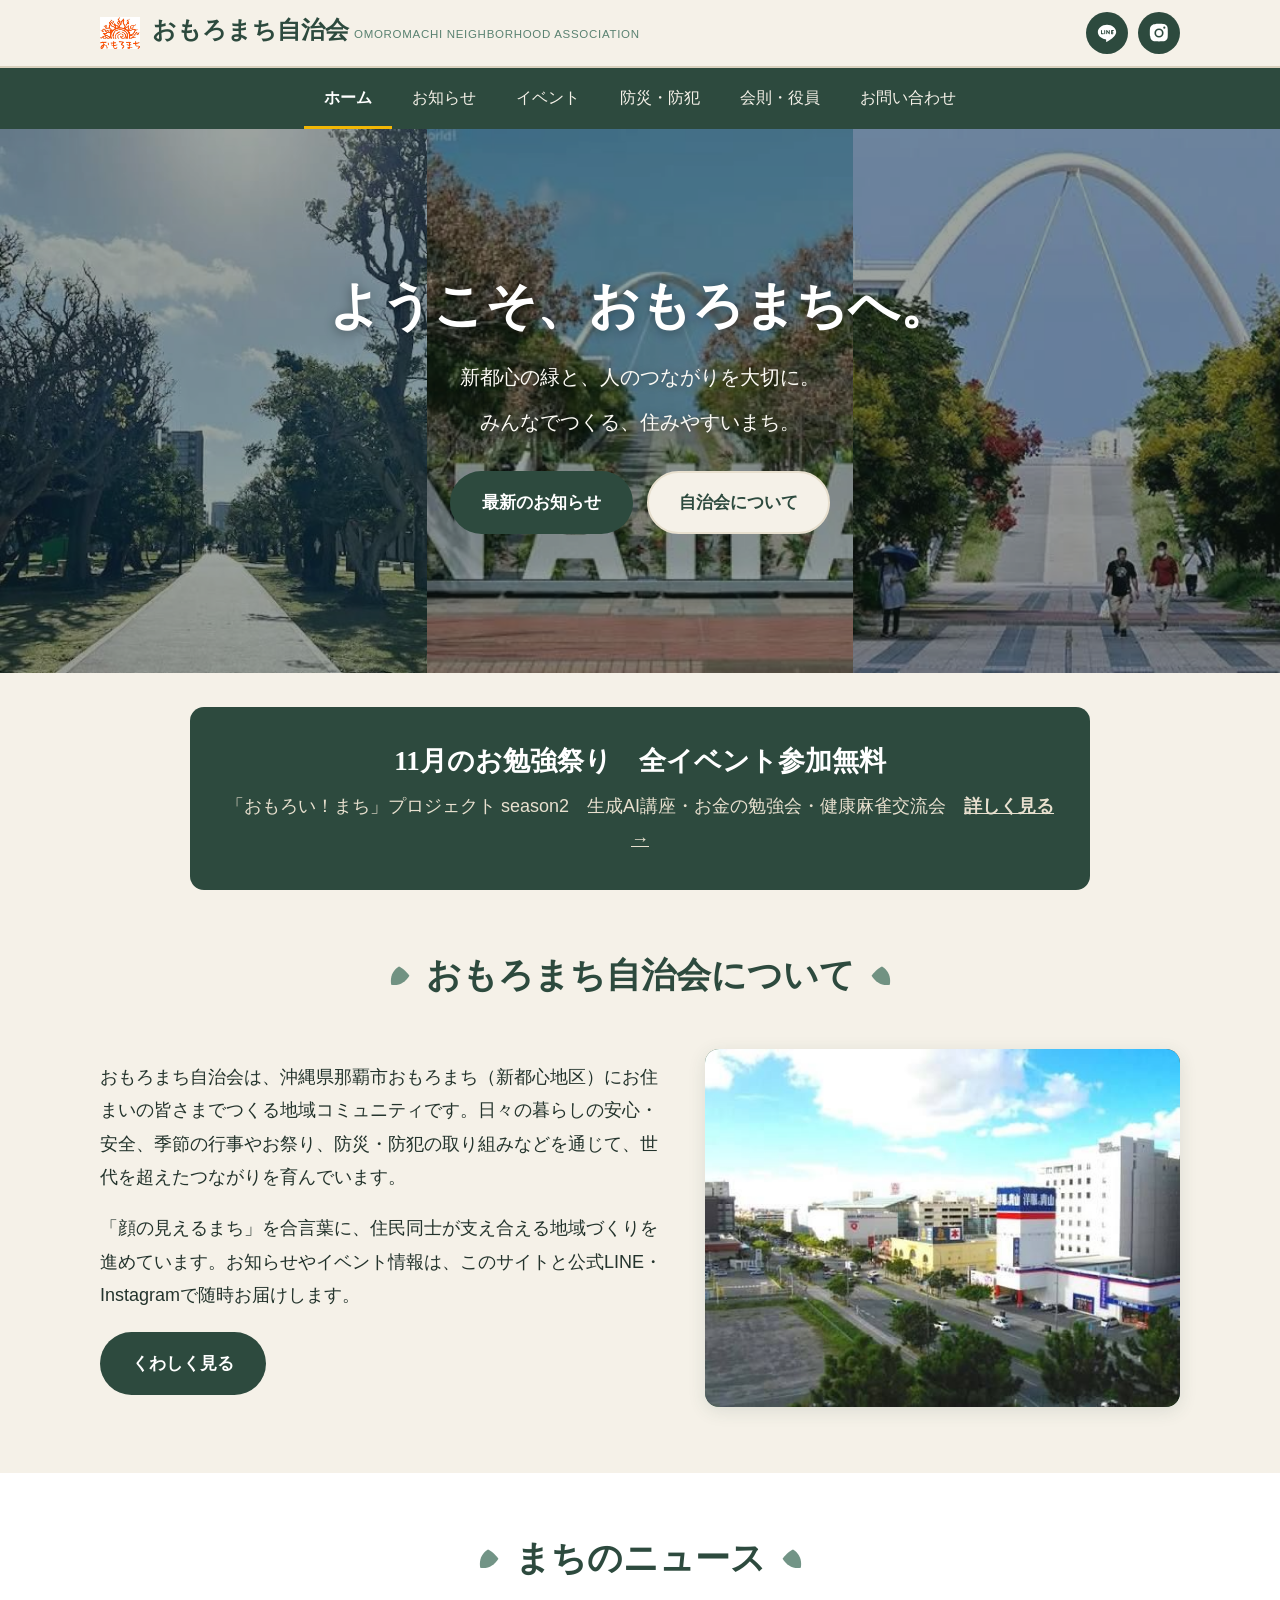
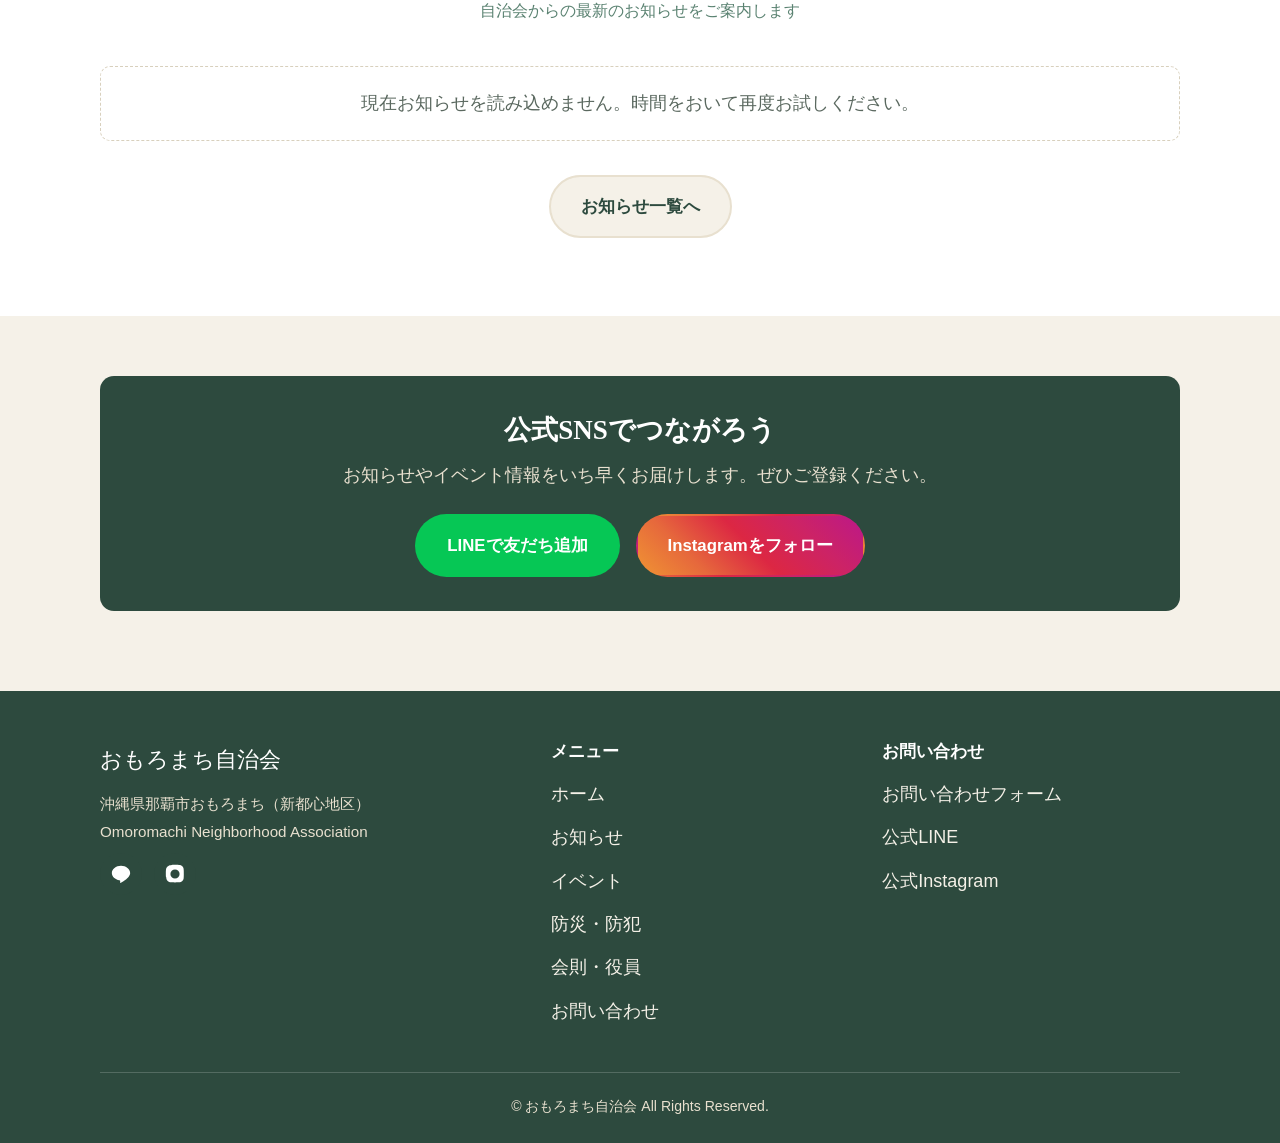
==== commit 9a5f228c: "「おもろい！まち」プロジェクト season2 11月イベント告知ページを追加 チラシ画像、5講座のスケジュール、申込・問い合わせ先。 トップとイベントページにバナーを設置。  Co-Authored" ====
--- a/index.html
+++ b/index.html
@@ -6,6 +6,13 @@
 <title>おもろまち自治会｜沖縄県那覇市新都心</title>
   <link rel="icon" type="image/jpeg" href="images/logo.jpg">
 <meta name="description" content="沖縄県那覇市おもろまち（新都心）の自治会公式サイト。まちのお知らせ・イベント・防災情報をお届けします。">
+<link rel="canonical" href="https://omoromachi.org/">
+<meta property="og:type" content="website">
+<meta property="og:site_name" content="おもろまち自治会">
+<meta property="og:title" content="おもろまち自治会｜沖縄県那覇市新都心">
+<meta property="og:description" content="沖縄県那覇市おもろまち（新都心）の自治会公式サイト。まちのお知らせ・イベント・防災情報をお届けします。">
+<meta property="og:url" content="https://omoromachi.org/">
+<meta property="og:image" content="https://omoromachi.org/images/logo.jpg">
 <link rel="stylesheet" href="css/style.css">
 </head>
 <body>
@@ -66,6 +73,15 @@
 </section>
 
 <!-- ===== 自治会概要 ===== -->
+<section class="section" style="padding-top:34px;padding-bottom:0">
+  <div class="container">
+    <a href="season2.html" class="sns-banner" style="display:block;max-width:900px;margin:0 auto;text-decoration:none;text-align:center">
+      <h2>11月のお勉強祭り　全イベント参加無料</h2>
+      <p style="margin-bottom:0">「おもろい！まち」プロジェクト season2　生成AI講座・お金の勉強会・健康麻雀交流会　<strong style="text-decoration:underline">詳しく見る →</strong></p>
+    </a>
+  </div>
+</section>
+
 <section class="section">
   <div class="container">
     <div class="section-head">
--- a/css/style.css
+++ b/css/style.css
@@ -570,3 +570,7 @@
   .section { padding: 44px 0; }
   .header-inner { padding: 10px 16px; }
 }
+
+/* お知らせ本文内のチラシ画像 */
+.info-list .info-body img { display: block; width: 100%; max-width: 360px; height: auto; border-radius: 8px; margin: 0 0 12px; }
+.card-thumb img { object-position: top; }
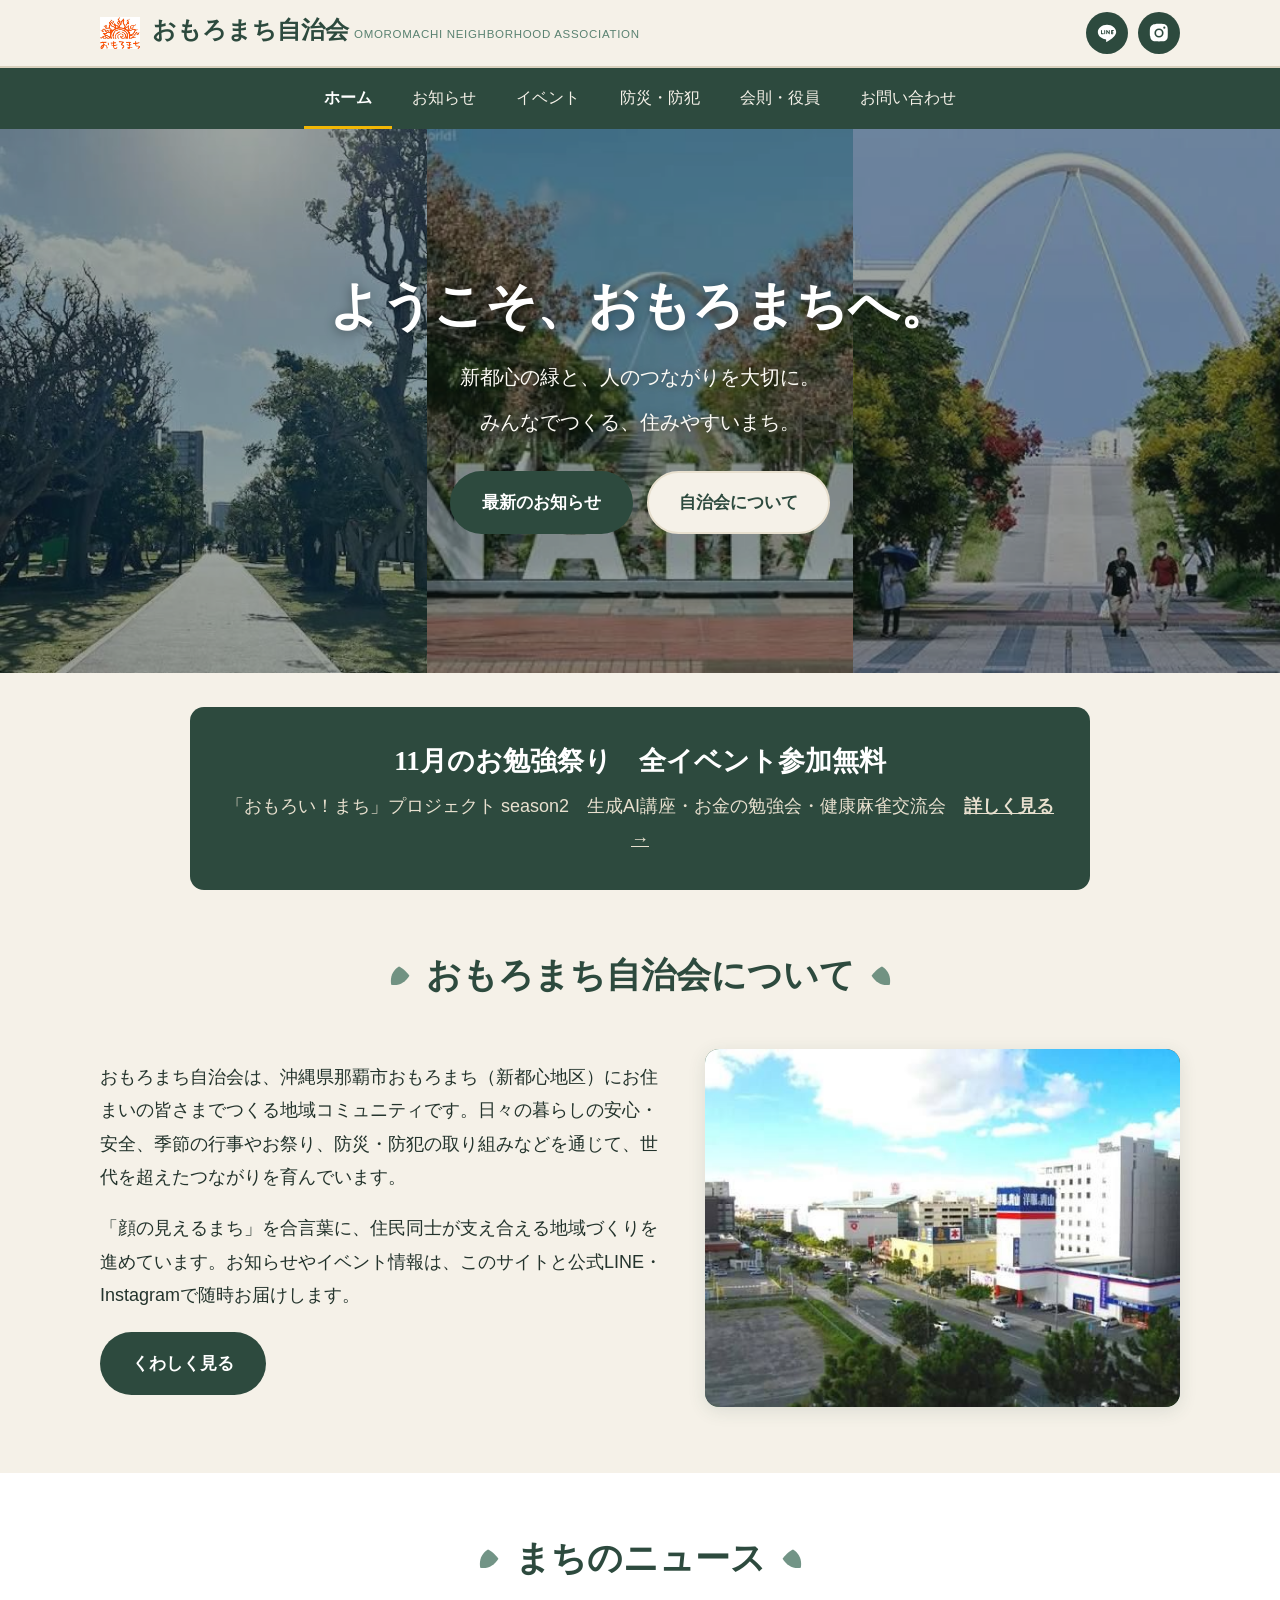
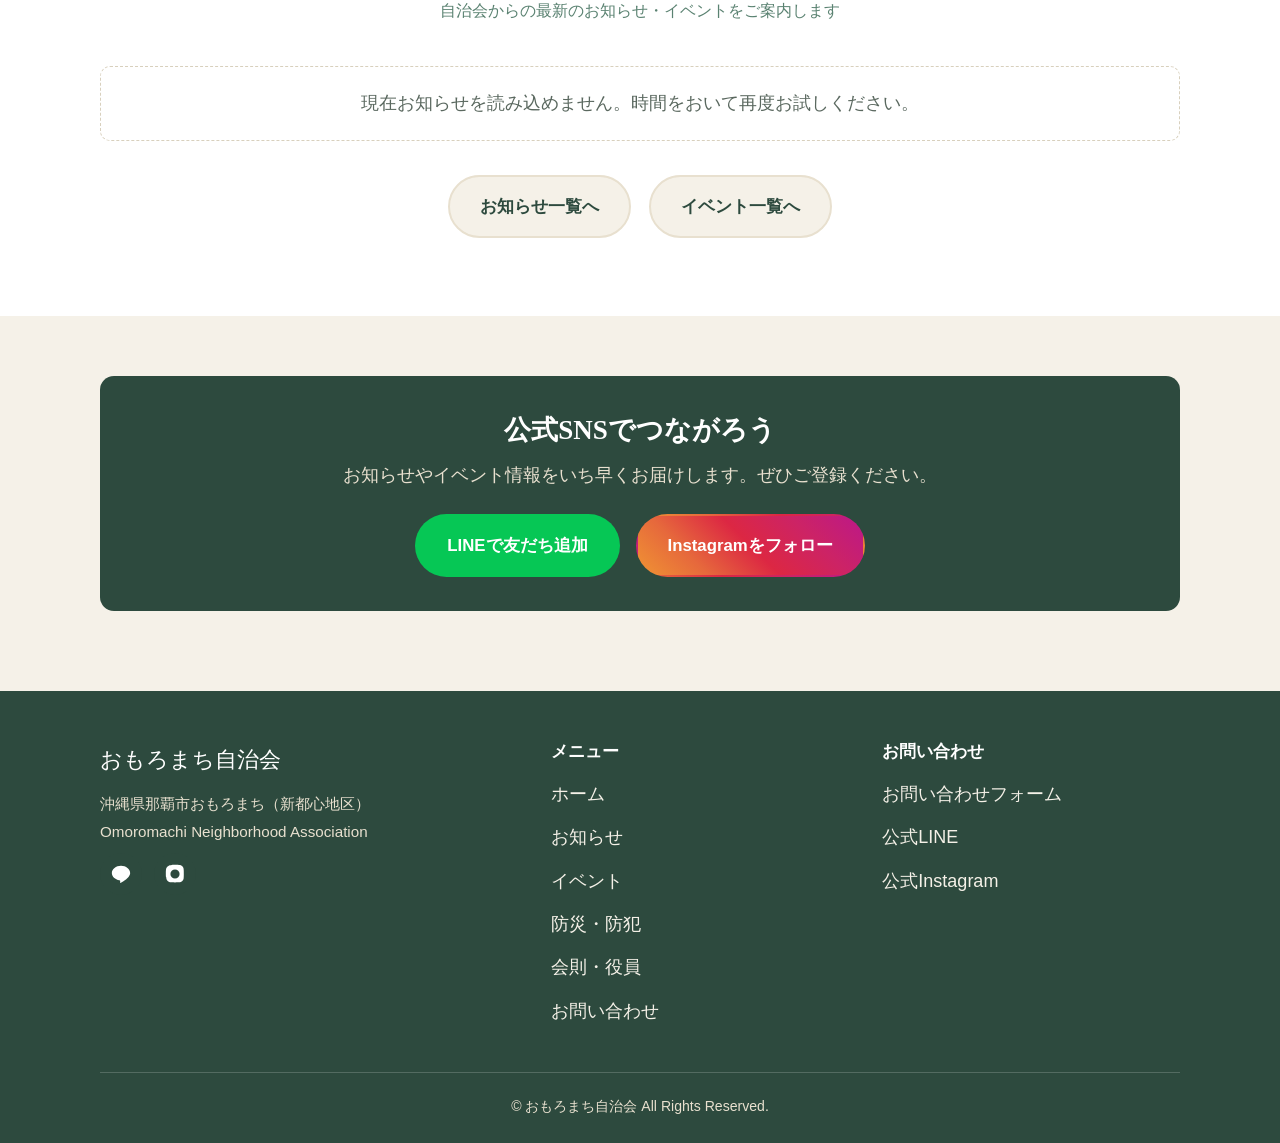
==== commit 51f8ae8d: "トップの「まちのニュース」にイベントも表示（お知らせ+イベントを新しい順に6件） 種別バッジ（お知らせ/イベント）と、イベント一覧へのボタンを追加。  Co-Authored-By: Claude S" ====
--- a/index.html
+++ b/index.html
@@ -113,10 +113,10 @@
         まちのニュース
         <svg class="leaf-deco" width="26" height="26" viewBox="0 0 40 40" aria-hidden="true" style="transform:scaleX(-1)"><path d="M20 4C10 10 6 20 8 32c12 2 22-4 28-14C30 10 24 6 20 4z" fill="#5a8271"/></svg>
       </h2>
-      <p>自治会からの最新のお知らせをご案内します</p>
+      <p>自治会からの最新のお知らせ・イベントをご案内します</p>
     </div>
     <div class="card-grid" id="top-oshirase-list">読み込み中...</div>
-    <p style="text-align:center;margin-top:34px"><a href="news.html" class="btn btn-cream">お知らせ一覧へ</a></p>
+    <p style="text-align:center;margin-top:34px"><a href="news.html" class="btn btn-cream">お知らせ一覧へ</a>　<a href="event.html" class="btn btn-cream">イベント一覧へ</a></p>
   </div>
 </section>
 
--- a/css/style.css
+++ b/css/style.css
@@ -574,3 +574,7 @@
 /* お知らせ本文内のチラシ画像 */
 .info-list .info-body img { display: block; width: 100%; max-width: 360px; height: auto; border-radius: 8px; margin: 0 0 12px; }
 .card-thumb img { object-position: top; }
+
+/* トップ「まちのニュース」の種別バッジ */
+.card-kind { display: inline-block; align-self: flex-start; margin: 0 0 6px; padding: 2px 10px; border-radius: 999px; font-size: .78rem; font-weight: 700; color: #fff; background: var(--green-deep); }
+.card-kind.is-event { background: var(--accent-orange); }
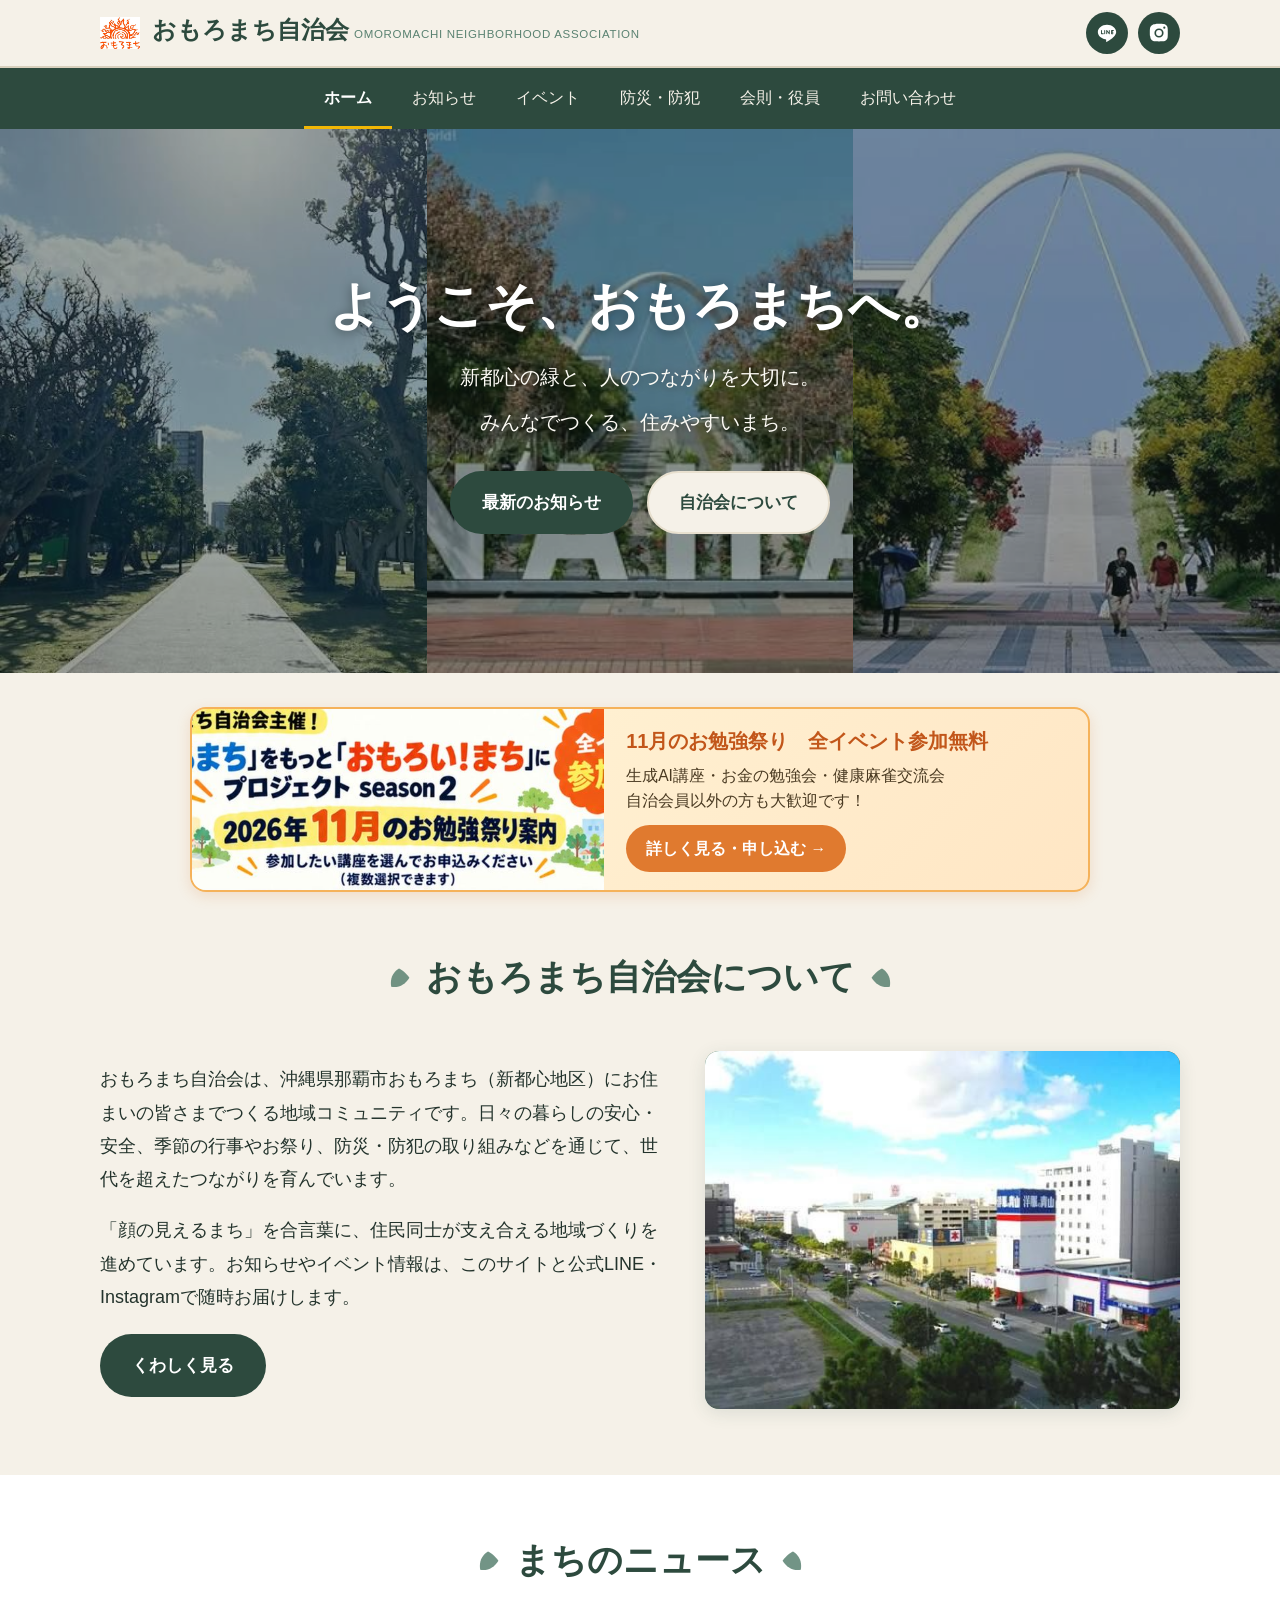
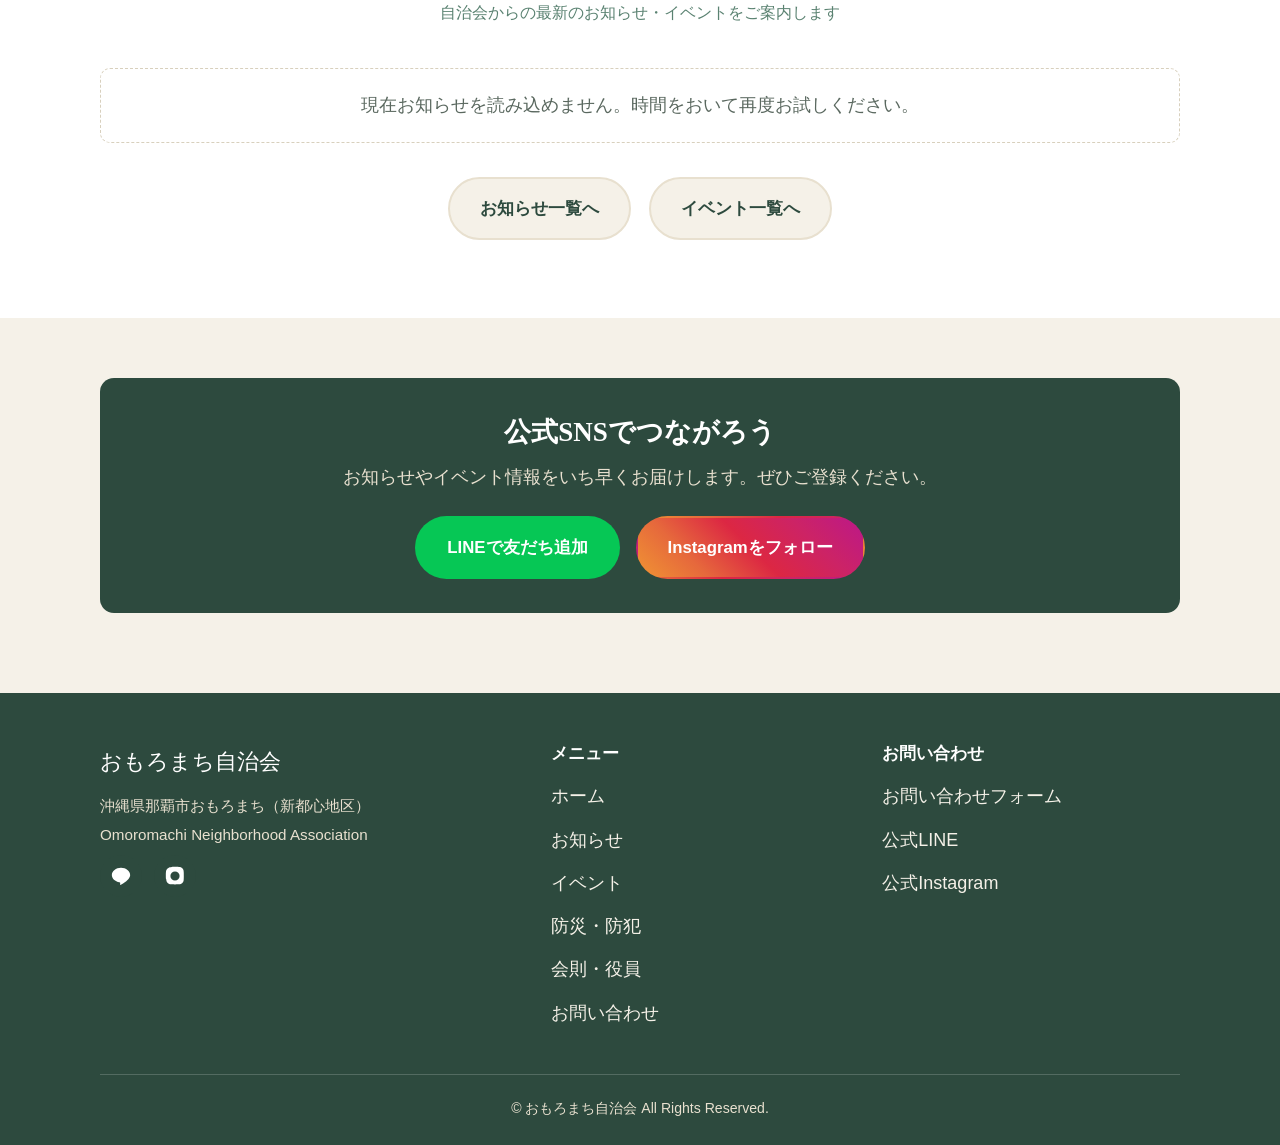
==== commit b5d94d25: "season2告知バナーを明るい配色にし、アイキャッチ画像を追加 Co-Authored-By: Claude Sonnet 5.5 <noreply@anthropic.com>" ====
--- a/index.html
+++ b/index.html
@@ -75,9 +75,13 @@
 <!-- ===== 自治会概要 ===== -->
 <section class="section" style="padding-top:34px;padding-bottom:0">
   <div class="container">
-    <a href="season2.html" class="sns-banner" style="display:block;max-width:900px;margin:0 auto;text-decoration:none;text-align:center">
-      <h2>11月のお勉強祭り　全イベント参加無料</h2>
-      <p style="margin-bottom:0">「おもろい！まち」プロジェクト season2　生成AI講座・お金の勉強会・健康麻雀交流会　<strong style="text-decoration:underline">詳しく見る →</strong></p>
+    <a href="season2.html" class="promo-banner">
+      <span class="promo-img"><img src="images/season2-eyecatch.jpg" alt="「おもろい！まち」プロジェクト season2 2026年11月のお勉強祭り案内" loading="lazy"></span>
+      <span class="promo-text">
+        <strong class="promo-title">11月のお勉強祭り　全イベント参加無料</strong>
+        <span class="promo-sub">生成AI講座・お金の勉強会・健康麻雀交流会<br>自治会員以外の方も大歓迎です！</span>
+        <span class="promo-btn">詳しく見る・申し込む →</span>
+      </span>
     </a>
   </div>
 </section>
--- a/css/style.css
+++ b/css/style.css
@@ -578,3 +578,21 @@
 /* トップ「まちのニュース」の種別バッジ */
 .card-kind { display: inline-block; align-self: flex-start; margin: 0 0 6px; padding: 2px 10px; border-radius: 999px; font-size: .78rem; font-weight: 700; color: #fff; background: var(--green-deep); }
 .card-kind.is-event { background: var(--accent-orange); }
+
+/* season2 告知バナー（トップ・イベント） */
+.promo-banner { display: flex; align-items: stretch; gap: 0; max-width: 900px; margin: 0 auto; text-decoration: none; color: #3a2a14;
+  background: linear-gradient(135deg, #fff6d9 0%, #ffe6c4 100%); border: 2px solid #f5b25a; border-radius: 16px; overflow: hidden;
+  box-shadow: 0 4px 14px rgba(224,122,47,.18); transition: transform .15s, box-shadow .15s; }
+.promo-banner:hover { transform: translateY(-2px); box-shadow: 0 8px 20px rgba(224,122,47,.28); }
+.promo-img { flex: 0 0 46%; display: block; background: #fffdf5; }
+.promo-img img { display: block; width: 100%; height: 100%; object-fit: cover; }
+.promo-text { flex: 1; display: flex; flex-direction: column; justify-content: center; gap: 8px; padding: 18px 22px; text-align: left; }
+.promo-title { font-size: 1.25rem; line-height: 1.4; color: #c2561a; }
+.promo-sub { font-size: .98rem; line-height: 1.6; color: #4a3a22; }
+.promo-btn { align-self: flex-start; margin-top: 4px; padding: 9px 20px; border-radius: 999px; background: var(--accent-orange); color: #fff; font-weight: 700; font-size: .98rem; }
+@media (max-width: 640px) {
+  .promo-banner { flex-direction: column; }
+  .promo-img { flex-basis: auto; }
+  .promo-text { padding: 16px 18px 20px; }
+  .promo-title { font-size: 1.15rem; }
+}
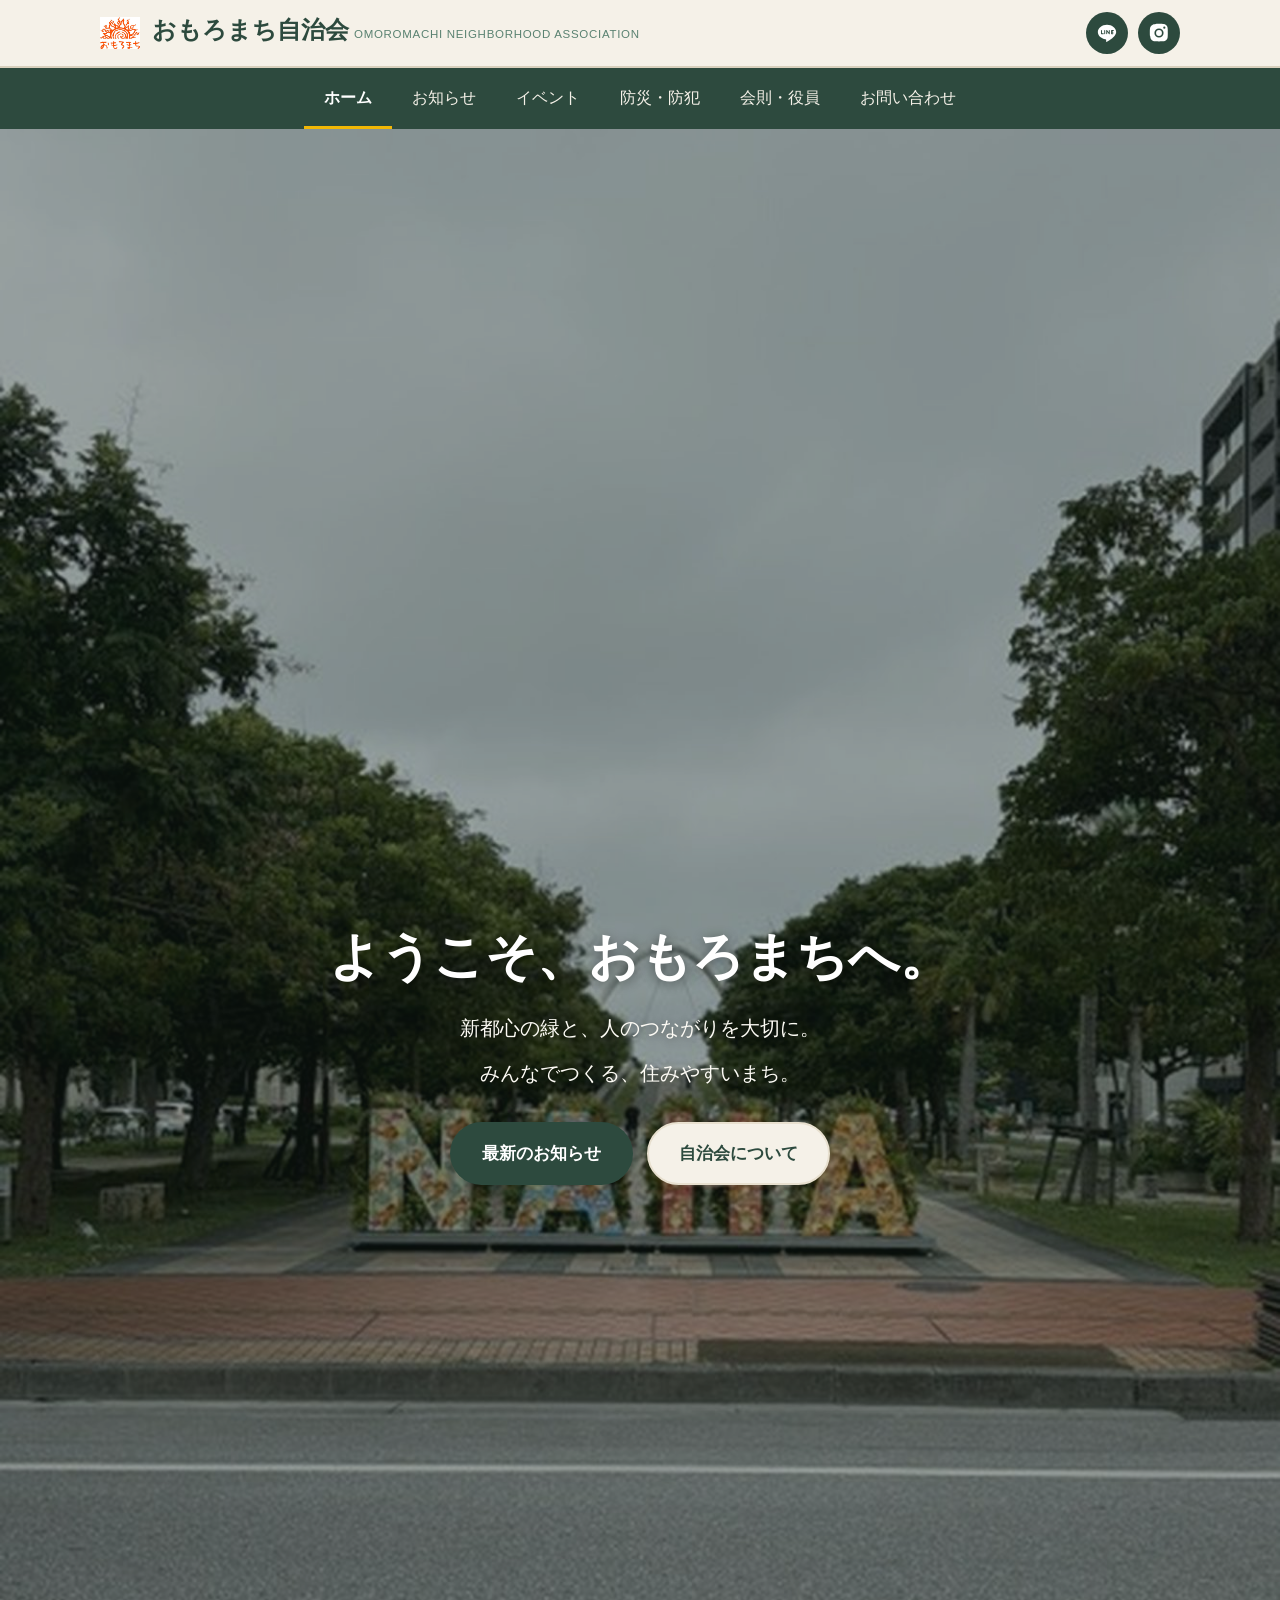
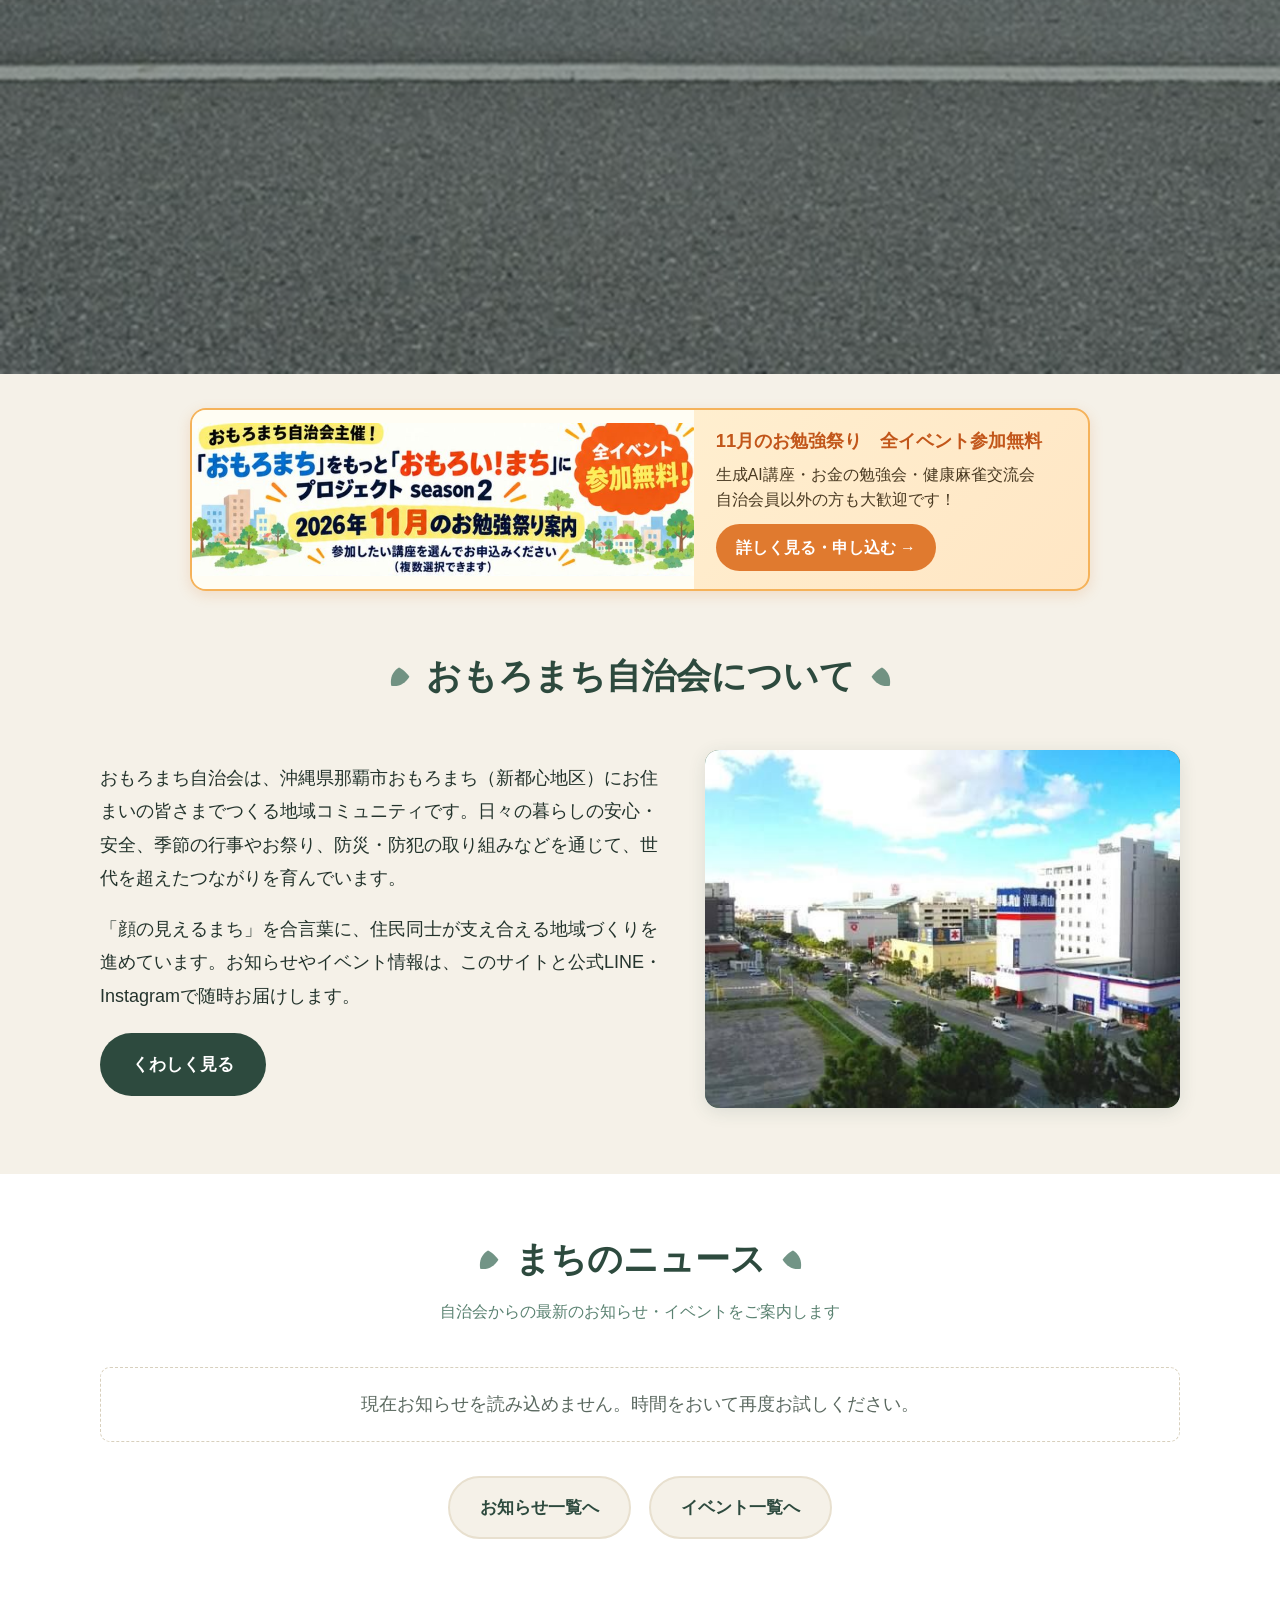
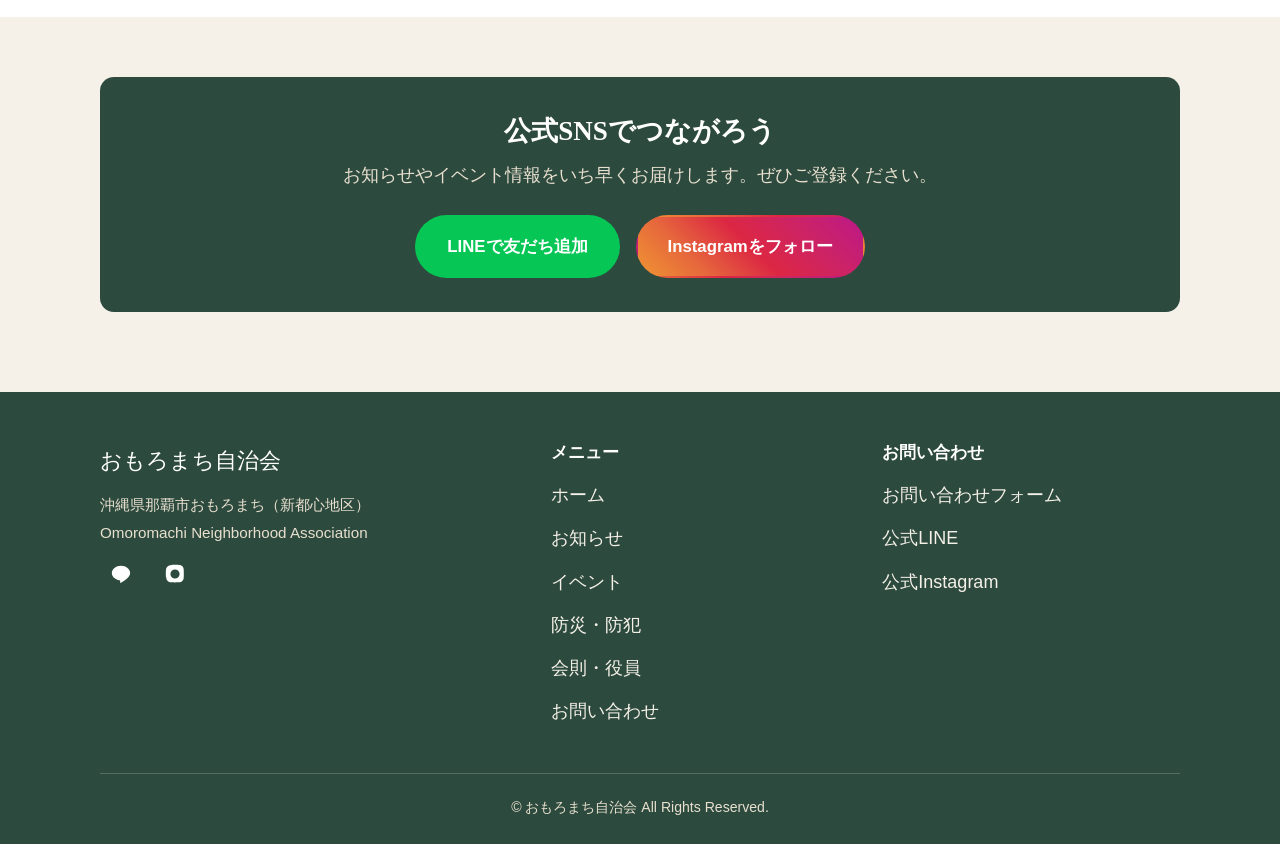
==== commit 5a1c5bd8: "トップのヒーロー背景を新しい写真1枚に差し替え（NAHAのモニュメントを中央配置） Co-Authored-By: Claude Sonnet 5.5 <noreply@anthropic.com>" ====
--- a/index.html
+++ b/index.html
@@ -56,10 +56,8 @@
 
 <!-- ===== ヒーロー ===== -->
 <section class="hero">
-  <div class="hero-photos">
-    <div class="ph ph-1"><img src="images/gallery-namiki.jpg" alt="新都心公園の並木道" loading="lazy"></div>
-    <div class="ph ph-2"><img src="images/gallery-naha-arch1.jpg" alt="NAHAのモニュメントと白いアーチ" loading="lazy"></div>
-    <div class="ph ph-3"><img src="images/gallery-bridge1.jpg" alt="新都心公園の白いアーチ橋" loading="lazy"></div>
+  <div class="hero-photos hero-single">
+    <div class="ph"><img src="images/hero-naha.jpg" alt="新都心公園のNAHAのモニュメントと白いアーチ"></div>
   </div>
   <div class="hero-overlay">
     <h1 class="mincho">ようこそ、おもろまちへ。</h1>
--- a/css/style.css
+++ b/css/style.css
@@ -584,10 +584,10 @@
   background: linear-gradient(135deg, #fff6d9 0%, #ffe6c4 100%); border: 2px solid #f5b25a; border-radius: 16px; overflow: hidden;
   box-shadow: 0 4px 14px rgba(224,122,47,.18); transition: transform .15s, box-shadow .15s; }
 .promo-banner:hover { transform: translateY(-2px); box-shadow: 0 8px 20px rgba(224,122,47,.28); }
-.promo-img { flex: 0 0 46%; display: block; background: #fffdf5; }
-.promo-img img { display: block; width: 100%; height: 100%; object-fit: cover; }
+.promo-img { flex: 0 0 56%; display: flex; align-items: center; background: #fffdf3; }
+.promo-img img { display: block; width: 100%; height: auto; }
 .promo-text { flex: 1; display: flex; flex-direction: column; justify-content: center; gap: 8px; padding: 18px 22px; text-align: left; }
-.promo-title { font-size: 1.25rem; line-height: 1.4; color: #c2561a; }
+.promo-title { font-size: 1.15rem; line-height: 1.4; color: #c2561a; }
 .promo-sub { font-size: .98rem; line-height: 1.6; color: #4a3a22; }
 .promo-btn { align-self: flex-start; margin-top: 4px; padding: 9px 20px; border-radius: 999px; background: var(--accent-orange); color: #fff; font-weight: 700; font-size: .98rem; }
 @media (max-width: 640px) {
@@ -596,3 +596,12 @@
   .promo-text { padding: 16px 18px 20px; }
   .promo-title { font-size: 1.15rem; }
 }
+
+/* ヒーロー: 1枚背景（NAHAのモニュメントを中央に） */
+.hero-photos.hero-single { grid-template-columns: 1fr; min-height: 420px; }
+.hero-photos.hero-single .ph { min-height: 420px; }
+.hero-photos.hero-single .ph img { object-position: 50% 59%; }
+@media (max-width: 860px) {
+  .hero-photos.hero-single { min-height: 340px; }
+  .hero-photos.hero-single .ph { min-height: 340px; }
+}
